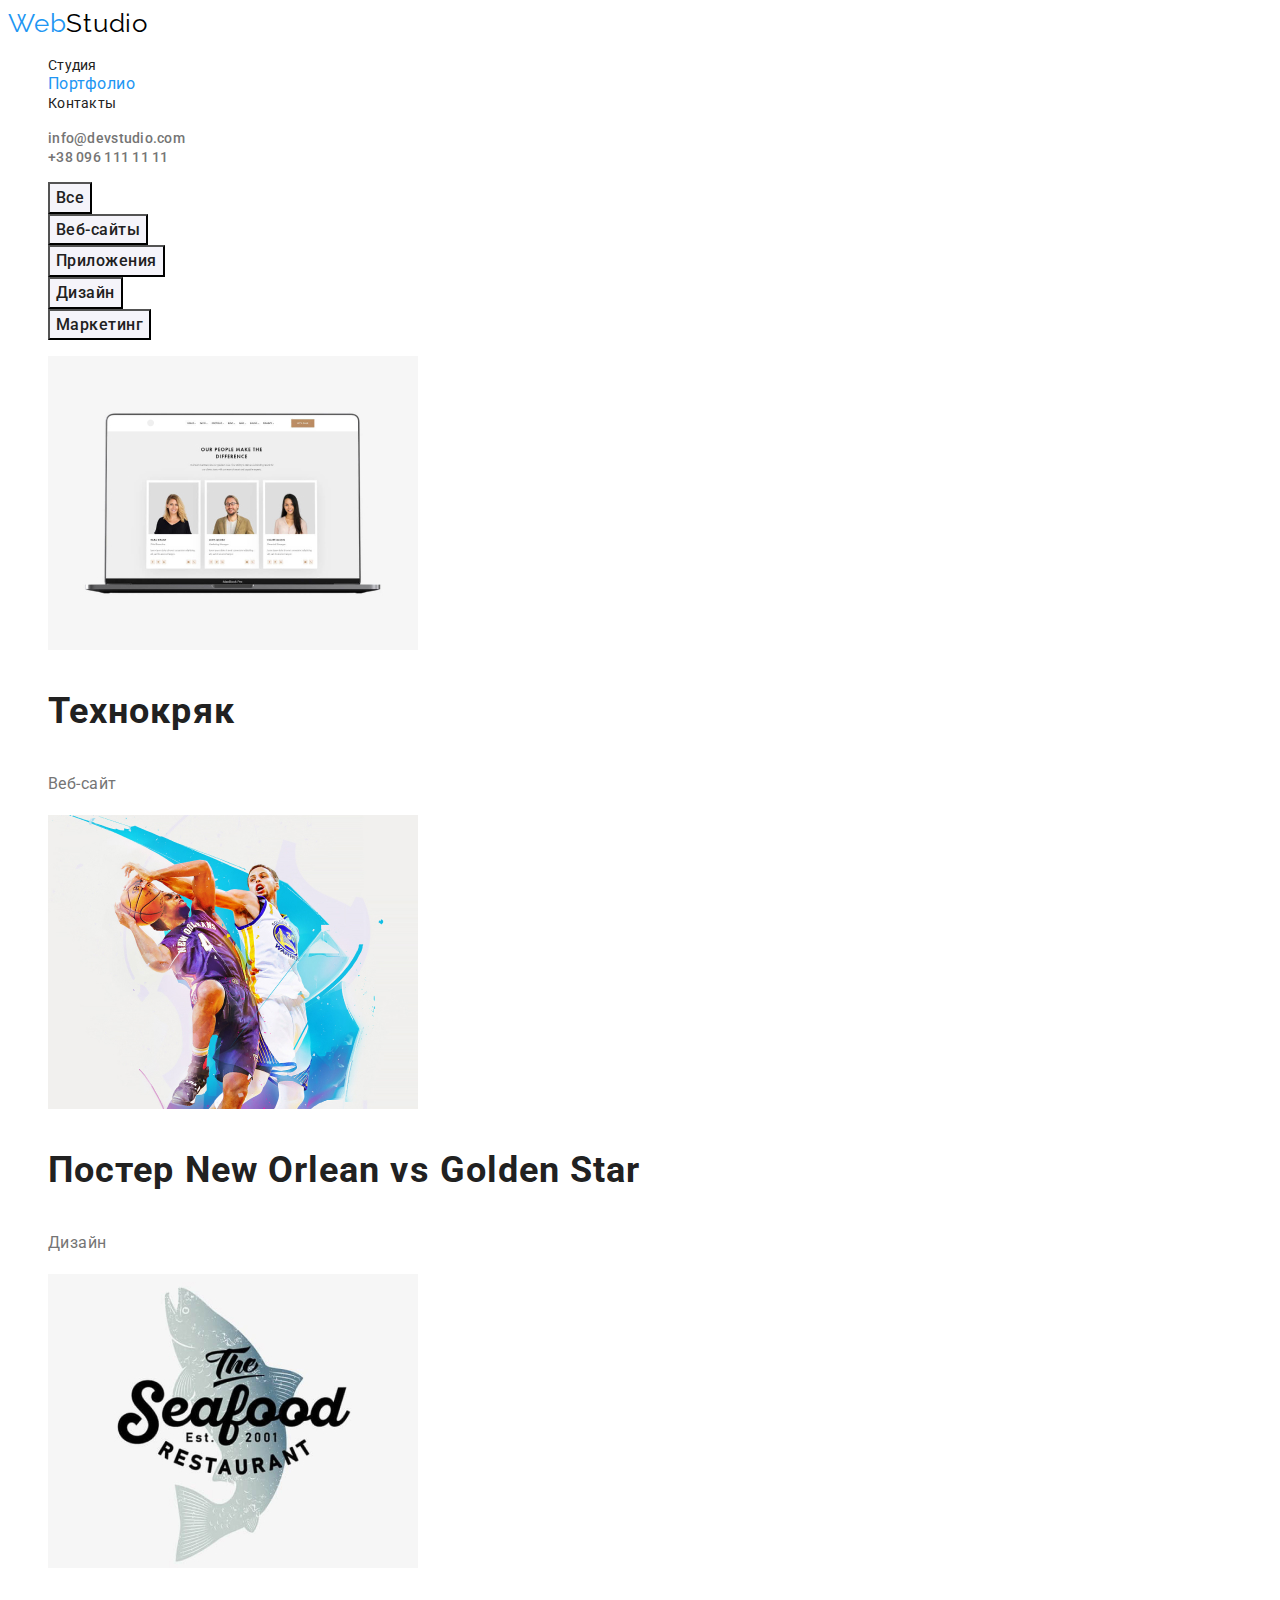
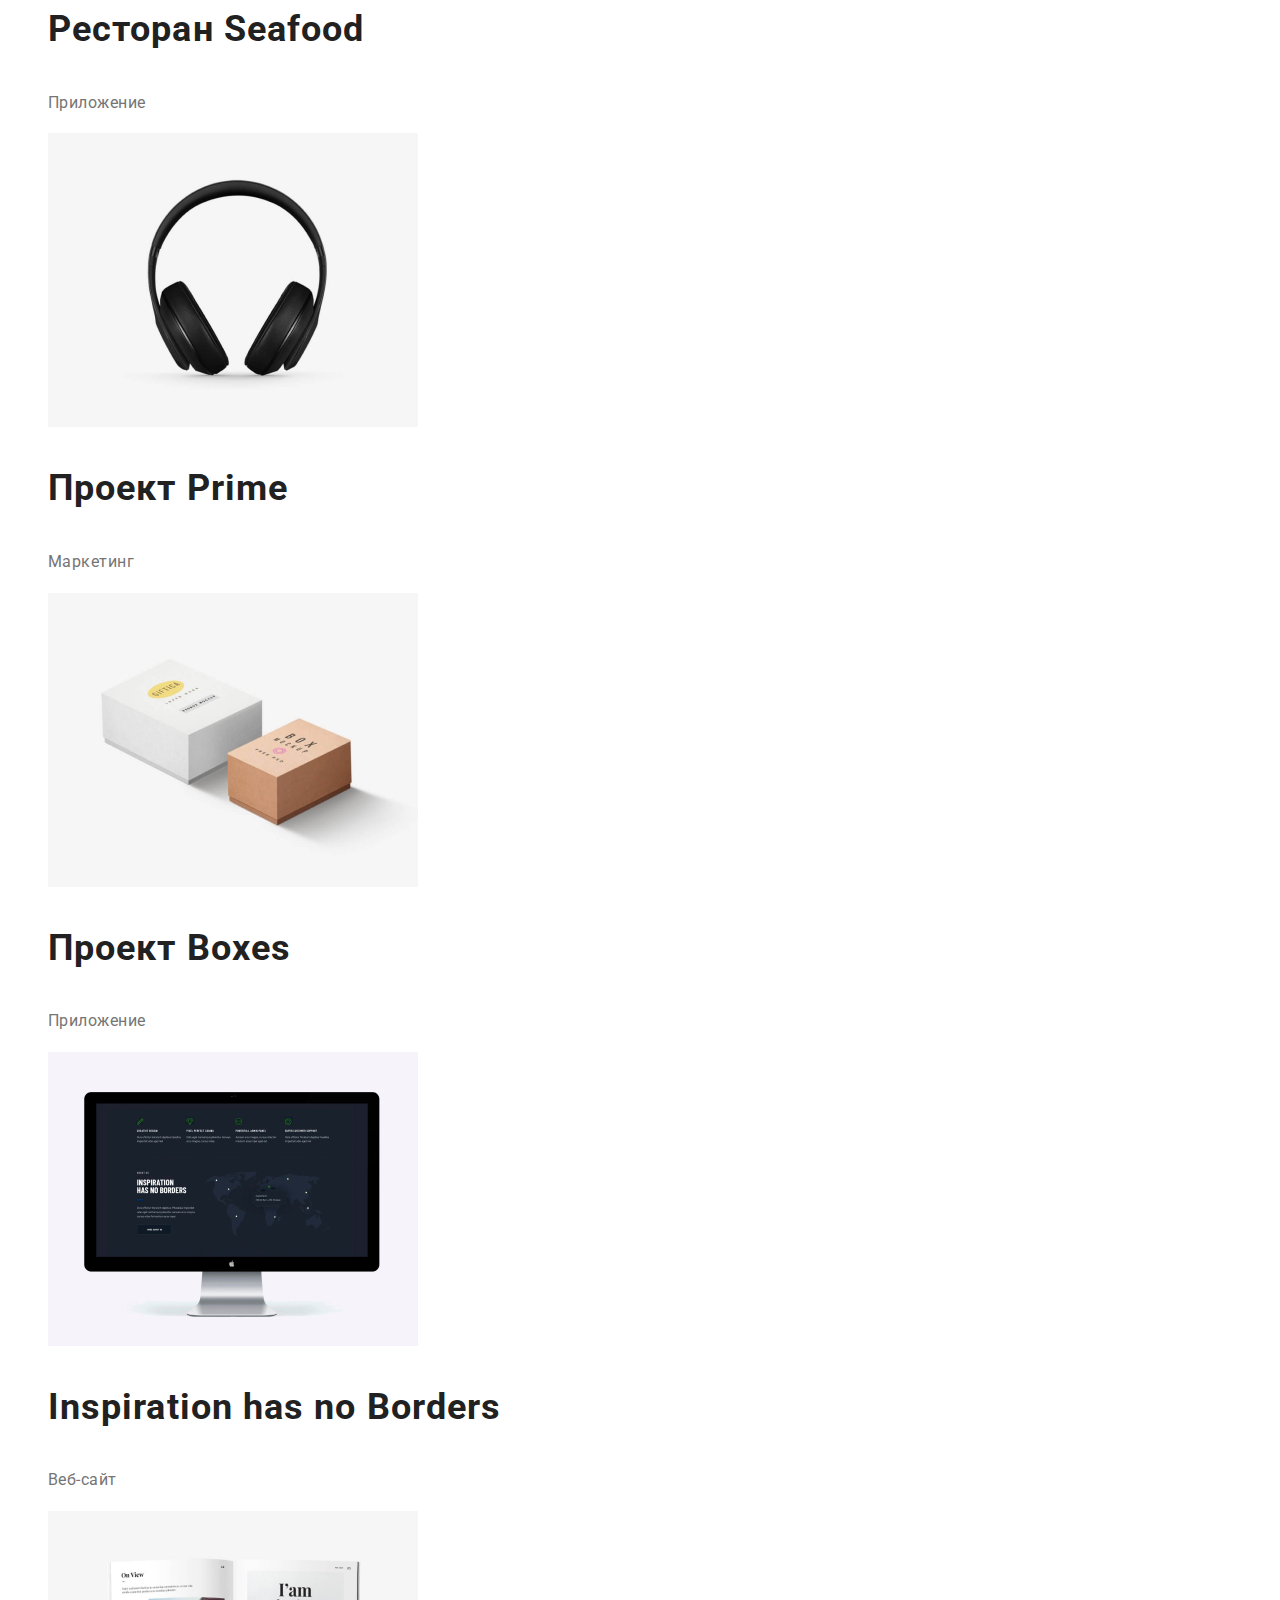
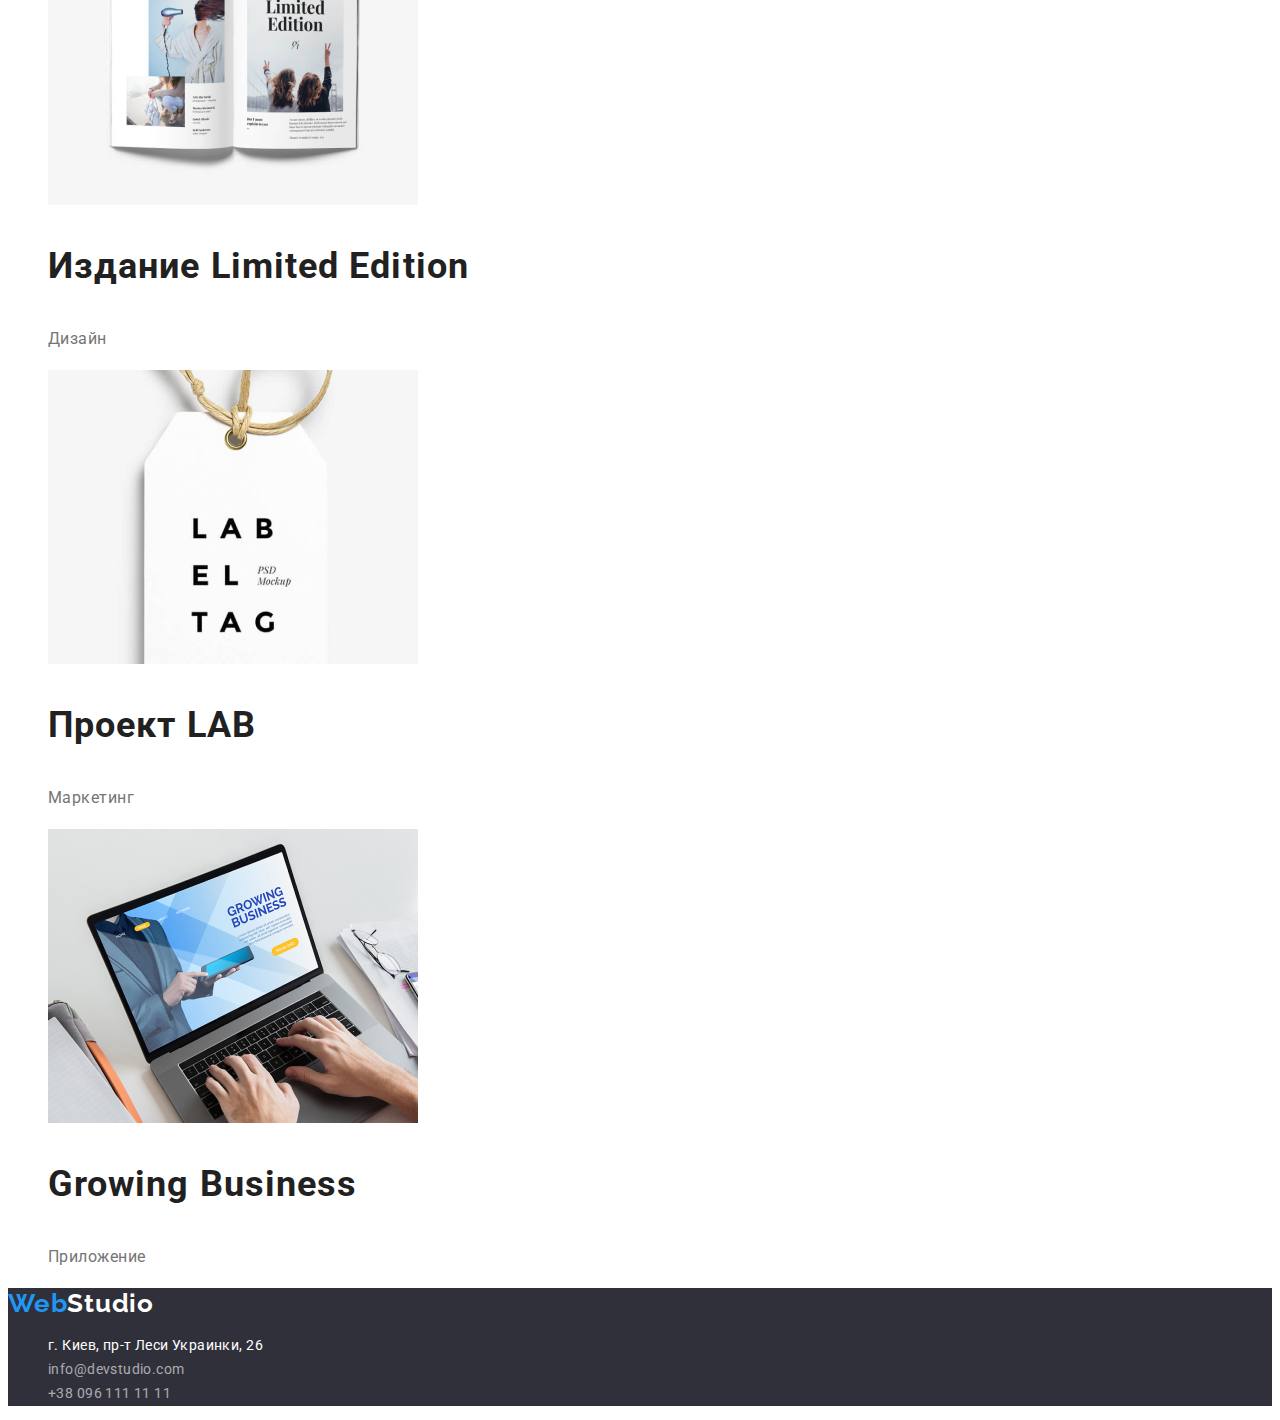
==== portfolio.html @ 51764824 "копирует все файлы из дз2" ====
<!DOCTYPE html>
<html lang="ru">
 <head>
    <meta charset="UTF-8" />
    <meta name="viewport" content="width=device-width, initial-scale=1.0" />
    <title>Document</title>
    <link rel="stylesheet" href="https://cdnjs.cloudflare.com/ajax/libs/modern-normalize/1.0.0/modern-normalize.min.css" 
    integrity="sha512-ISS7cAi1PEhQ8jnbJpJZMd29NlhNj4AWYyLOSp2CE/CsHxTCu+r+t0D2yoJudVrd0/8fTVPUVDzY5Tvli75u/g==" crossorigin="anonymous" />
    <meta charset="UTF-8" />
    <link rel="preconnect" href="https://fonts.gstatic.com">
    <link href="https://fonts.googleapis.com/css2?family=Raleway:wght@700&family=Roboto:wght@400;500;700;900&display=swap" 
    rel="stylesheet">
    <link rel="stylesheet" href="./css/styles.css">
    
    
  </head>
  <body class="page">
    <!--Header-->
    <header class="page-header">
      <nav>
        <a href="./index.html" class="logo" lang="en">
          <span class="logo-accent">Web</span>Studio
        </a>

        <ul class="site-nav">
          <li><a href="./index.html" class="link">Студия</a></li>
          <li><a href="./portfolio.html" class="link-current">Портфолио</a></li>
          <li><a href="#" class="link">Контакты</a></li>
        </ul>
      </nav>

      
        <ul class="contacts">
          <li>
            <a href="mailto:info@devstudio.com" class="link"
              >info@devstudio.com</a
            >
          </li>
          <li>
            <a href="tel:+380961111111" class="link">+38 096 111 11 11</a>
          </li>
        </ul>
    </header>
    <main>
      <!--Portfolio-->
      <section class="section">
        <h1 hidden>our works</h1>
        <ul>
          <li>
            <button type="button" class="portfolio-button">Все</button>
          </li>
          <li>
            <button type="button" class="portfolio-button">Веб-сайты</button>
          </li>
          <li>
            <button type="button" class="portfolio-button">Приложения</button>
          </li>
          <li>
            <button type="button" class="portfolio-button">Дизайн</button>
          </li>
          <li>
            <button type="button" class="portfolio-button">Маркетинг</button>
          </li>
        </ul>
        <h2 hidden>photos of works</h1>
        <ul>
          <li>
            <a href="#"
              ><img src="./images/portfolio.jpg/img-1.jpg" alt="" width="370" />
              <h3 class="section-title">Технокряк</h3>
              <p class="text">Веб-сайт</p>
            </a>
          </li>
          <li>
            <a href="#"
              ><img src="./images/portfolio.jpg/img-2.jpg" alt="" width="370" />
              <h3 class="section-title">Постер New Orlean vs Golden Star</h3>
              <p class="text">Дизайн</p>
            </a>
          </li>
          <li>
            <a href="#"
              ><img src="./images/portfolio.jpg/img-3.jpg" alt="" width="370" />
              <h3 class="section-title">Ресторан Seafood</h3>
              <p class="text">Приложение</p>
            </a>
          </li>
          <li>
            <a href="#"
              ><img src="./images/portfolio.jpg/img-4.jpg" alt="" width="370" />
              <h3 class="section-title">Проект Prime</h3>
              <p class="text">Маркетинг</p>
            </a>
          </li>
          <li>
            <a href="#"
              ><img src="./images/portfolio.jpg/img-5.jpg" alt="" width="370" />
              <h3 class="section-title">Проект Boxes</h3>
              <p class="text">Приложение</p>
            </a>
          </li>
          <li>
            <a href="#"
              ><img src="./images/portfolio.jpg/img-6.jpg" alt="" width="370" />
              <h3 class="section-title">Inspiration has no Borders</h3>
              <p class="text">Веб-сайт</p>
            </a>
          </li>
          <li>
            <a href="#"
              ><img src="./images/portfolio.jpg/img-7.jpg" alt="" width="370" />
              <h3 class="section-title">Издание Limited Edition</h3>
              <p class="text">Дизайн</p>
            </a>
          </li>
          <li>
            <a href="#"
              ><img src="./images/portfolio.jpg/img-8.jpg" alt="" width="370" />
              <h3 class="section-title">Проект LAB</h3>
              <p class="text">Маркетинг</p>
            </a>
          </li>
          <li>
            <a href="#"
              ><img src="./images/portfolio.jpg/img-9.jpg" alt="" width="370" />
              <h3 class="section-title">Growing Business</h3>
              <p class="text">Приложение</p>
            </a>
          </li>
        </ul>
      </section>
    </main>

    <!--Footer-->
    <footer class="footer-page">
      <a href="/" class="footer-logo" lang="en">
        <span class="logo-accent">Web</span>Studio
      </a>
      <address class="footer-adress">
        <ul>
          <li>
            <a href="#" class="footer-map"
              >г. Киев, пр-т Леси Украинки, 26</a
            >
          </li>
          <li>
            <a href="mailto:info@devstudio.com" class="footer-link"
              >info@devstudio.com</a
            >
          </li>
          <li>
            <a href="tel:+380961111111" class="footer-link"
              >+38 096 111 11 11</a
            >
          </li>
        </ul>
      </address>
    </footer>
  </body>
</html>
---- css/styles.css ----
/*indexhtml стили */
:root {
  --primary-text-color: #757575;
  --title-text-color: #212121;
  --accent-color: #2196f3;
  --primary-dark-color: #000000;
  --primary-lite-color: #ffffff;
  --primary-adress-color: rgba(255, 255, 255, 0.6);
  --background-team-color: #f5f4fa;
  --background-hero-color: #2f303a;
}
/*
color studiobackground: #000000;

color text: #212121;
tel: #757575;
#F5F4FA; - background наша команда
footer tel email color: rgba(255, 255, 255, 0.6);

*/

body {
  background-color: var(--primary-lite-color);
  color: var(--primary-text-color);

  font-family: Roboto, sans-serif;
  letter-spacing: 0.03em;
}

ul {
  list-style: none;
}

a {
  text-decoration: none;
}
/*Text*/
.text {
  font-family: Roboto, sans-serif;
  font-weight: 400;
  font-size: 16px;
  line-height: 1.87;
  letter-spacing: 0.03em;
  color: var(--primary-text-color);
}

.page-header {
  background-color: var(--primary-lite-color);
}
/*Logo*/
.logo {
  color: var(--primary-dark-color);
  font-family: Raleway, sans-serif;
  font-size: 26px;
  line-height: 1.2;
  letter-spacing: 0.03em;

  /* identical to box height */
}
.logo:hover {
  color: var(--primary-dark-color);
}

.logo-accent {
  color: var(--accent-color);
}

/*Adress*/
.contacts .link {
  color: var(--primary-text-color);

  font-weight: 500;
  font-size: 14px;
  line-height: 1.14;
  letter-spacing: 0.02em;
}
.link:hover,
.link:focus {
  color: var(--accent-color);
}
/*Site nav*/

.site-nav .link {
  color: var(--title-text-color);
  font-size: 14px;
  line-height: 1.14;
  letter-spacing: 0.02em;
}
.link-current,
.site-nav .link:hover,
.site-nav .link:focus {
  color: var(--accent-color);
}
.site-nav-list .link-current,
.logo-accent {
  color: var(--accent-color);
}
/*hero*/

.hero {
  background-color: var(--background-hero-color);
}
.hero-title {
  color: var(--primary-lite-color);
  background-color: var(--background-hero-color);

  font-weight: 900;
  font-size: 44px;
  line-height: 1.36;
  text-align: center;
  letter-spacing: 0.06em;
  text-transform: uppercase;
}

.hero-button {
  color: var(--primary-lite-color);
  background-color: var(--accent-color);

  font-family: inherit;
  font-weight: 700;
  font-size: 16px;
  line-height: 1.9;
  letter-spacing: 0.06em;

  display: flex;
  align-items: center;
  text-align: center;
}

/*section*/
.section-title {
  color: var(--title-text-color);

  font-weight: 700;
  font-size: 36px;
  line-height: 1.2;
  letter-spacing: 0.03em;
}

/*advanteges*/
.section .title {
  color: var(--title-text-color);
}

/*Team*/

.team-section {
  background-color: var(--background-team-color);
}

.name {
  color: var(--title-text-color);

  font-weight: 500;
  font-size: 16px;
  line-height: 1.2;
  letter-spacing: 0.03em;
}

/*Footer*/
.footer-page {
  background-color: var(--background-hero-color);
  letter-spacing: 0.03em;
  font-size: 14px;
  line-height: 1.71;
}

.footer-logo {
  color: var(--primary-lite-color);

  font-family: Raleway;
  font-style: normal;
  font-weight: 700;
  font-size: 26px;
  line-height: 1.2;
  letter-spacing: 0.03em;
}

.footer-logo:hover {
  color: var(--primary-lite-color);
}

.logo-accent {
  color: var(--accent-color);
}

.footer-adress .footer-map {
  color: var(--primary-lite-color);
  font-style: normal;
}
.footer-link {
  color: var(--primary-adress-color);
  font-style: normal;
}
/*portfolio стили */

.portfolio-button {
  color: var(--title-text-color);
  background-color: var(--background-team-color);

  font-family: inherit;
  font-weight: 500;
  font-size: 16px;
  line-height: 1.6;
  letter-spacing: 0.03em;

  text-align: center;
}

.portfolio-button:hover,
.portfolio-button:focus {
  color: var(--primary-lite-color);
  background-color: var(--accent-color);
}

/*.logo-accent */
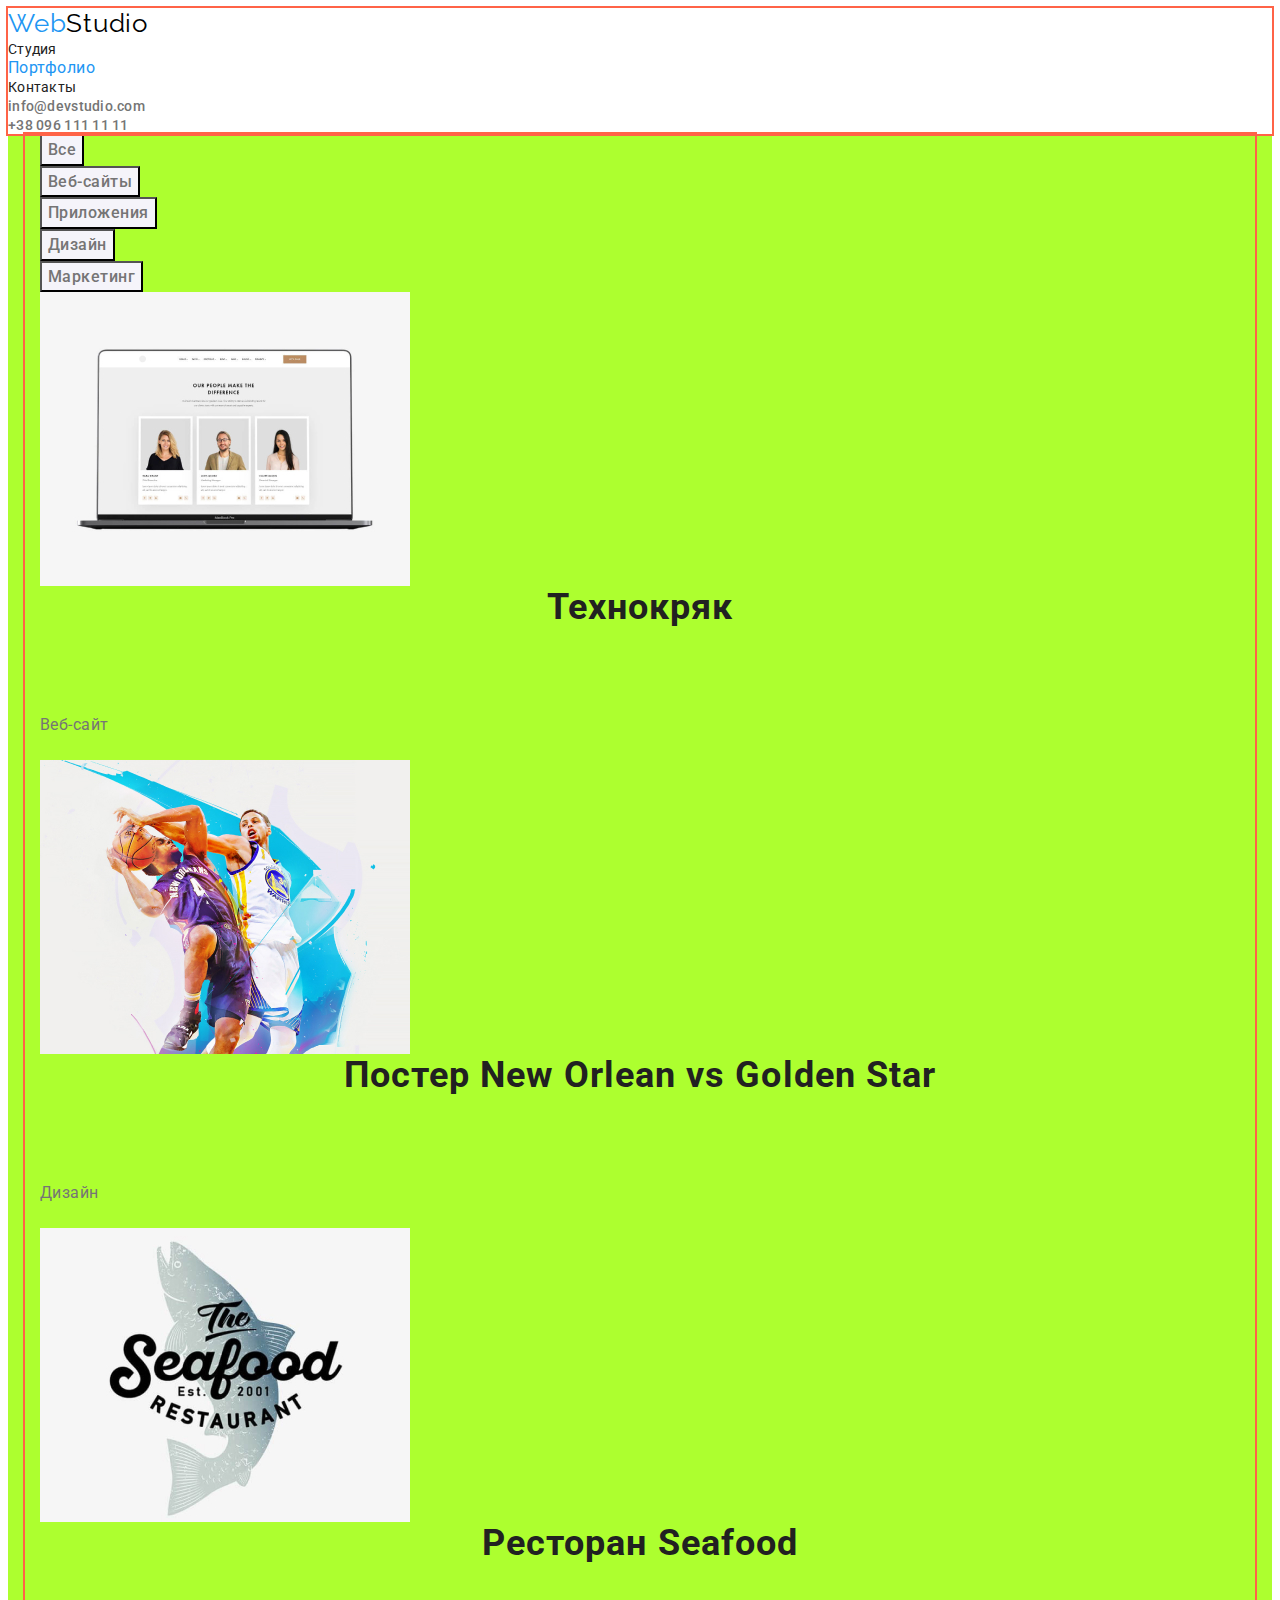
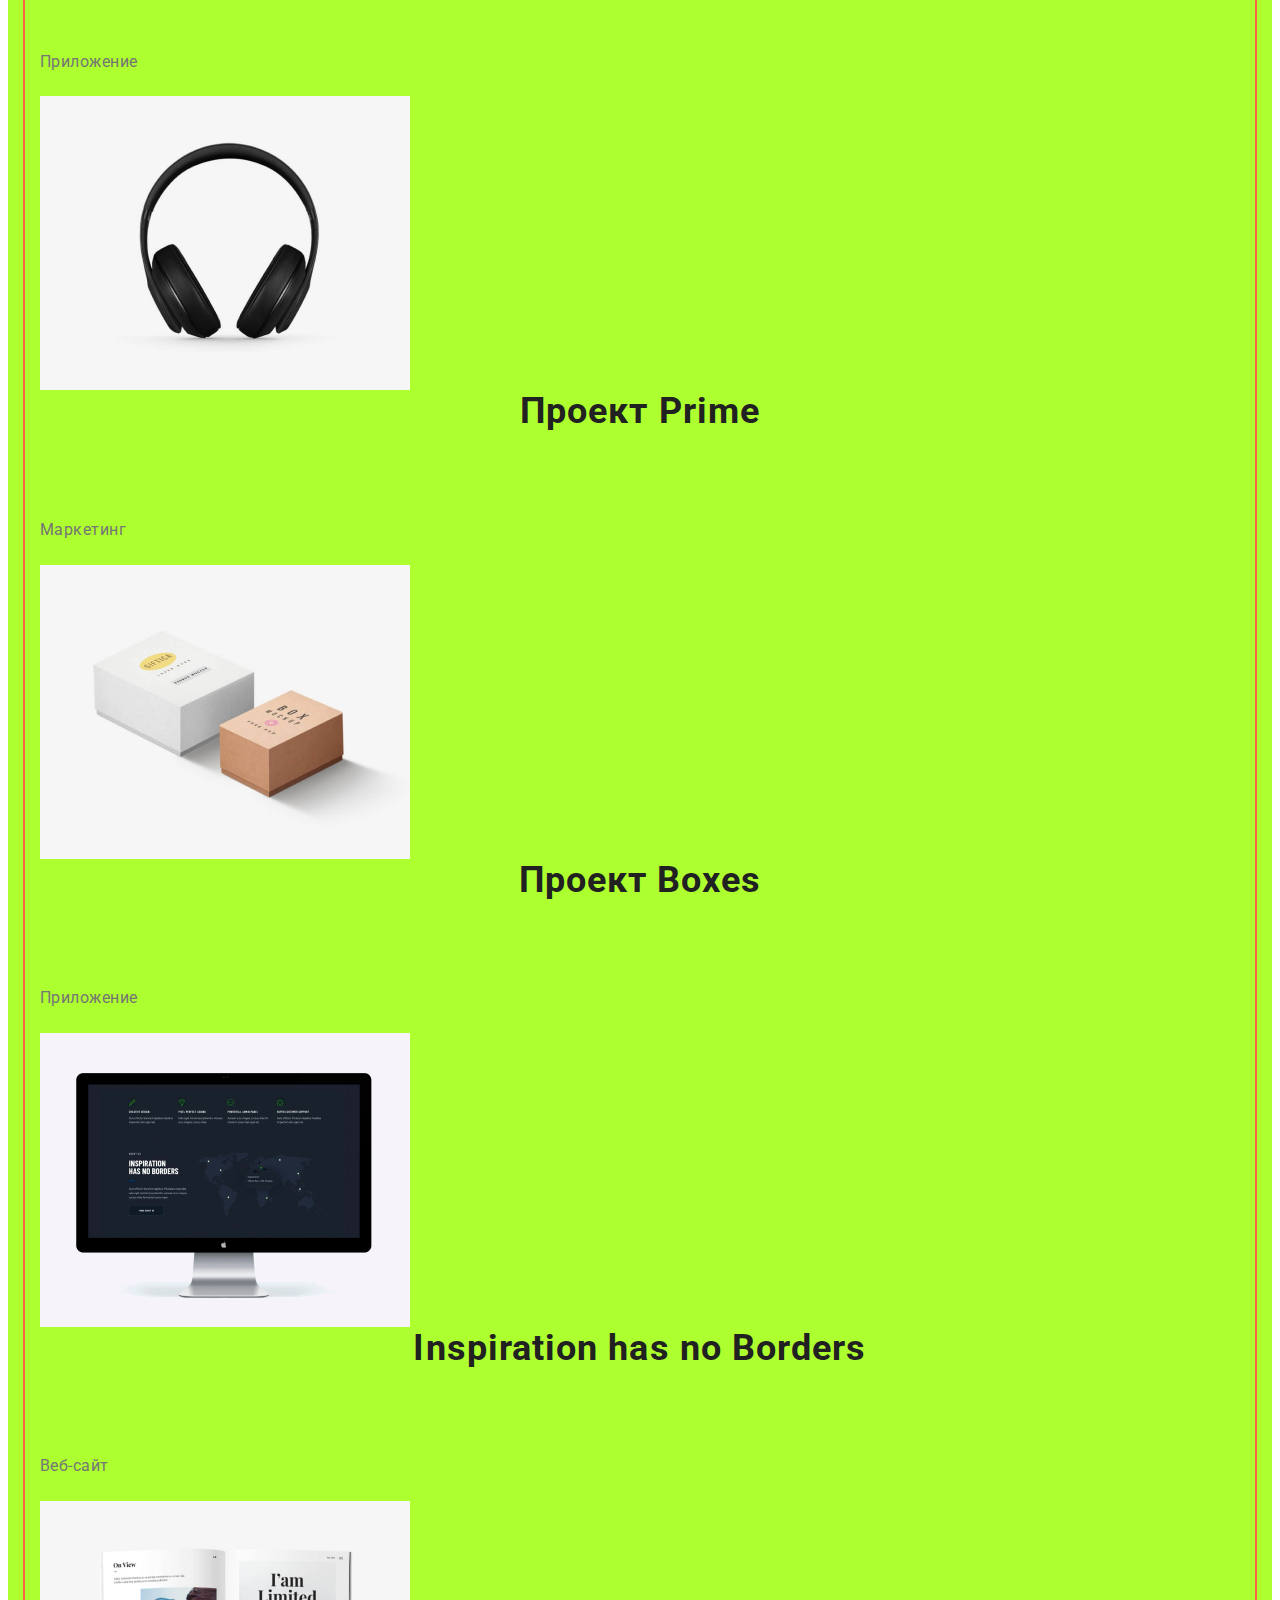
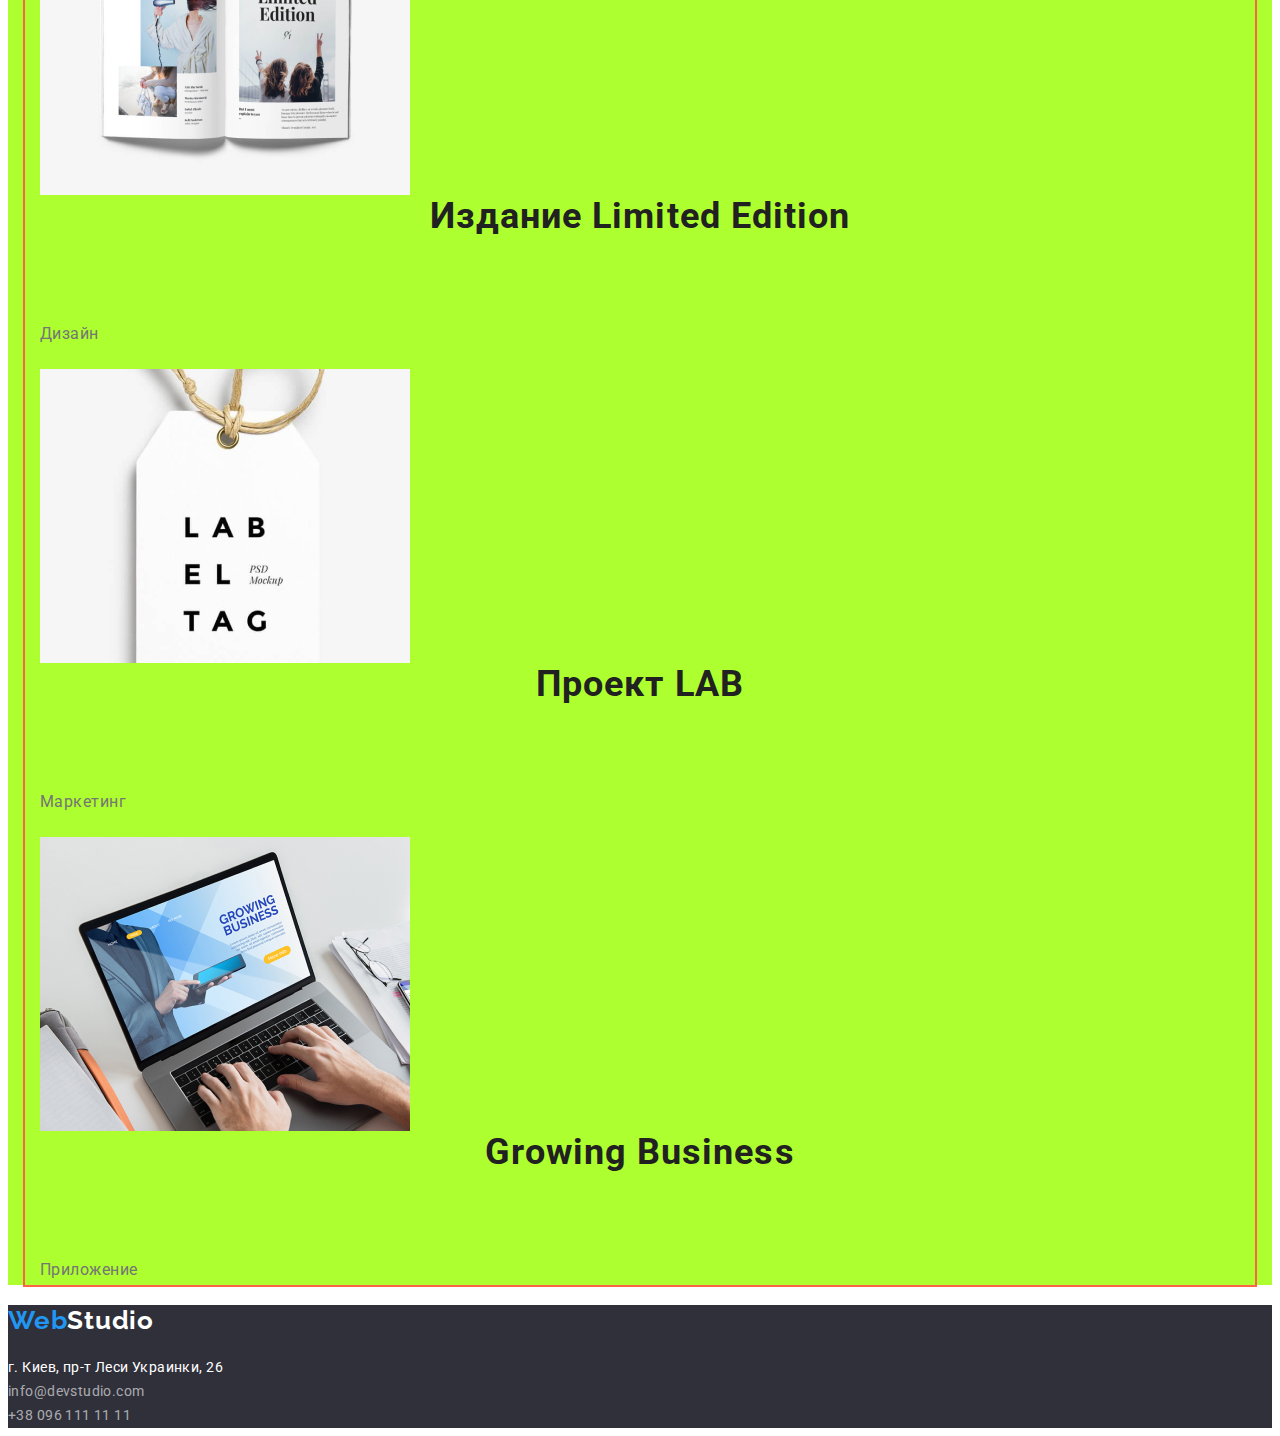
==== commit e51f6acb: "создает флекс боксы" ====
--- a/portfolio.html
+++ b/portfolio.html
@@ -44,6 +44,7 @@
     <main>
       <!--Portfolio-->
       <section class="section">
+        <div class="container">
         <h1 hidden>our works</h1>
         <ul>
           <li>
@@ -66,68 +67,69 @@
         <ul>
           <li>
             <a href="#"
-              ><img src="./images/portfolio.jpg/img-1.jpg" alt="" width="370" />
+              ><img class="images" src="./images/portfolio.jpg/img-1.jpg" alt="" width="370" />
               <h3 class="section-title">Технокряк</h3>
               <p class="text">Веб-сайт</p>
             </a>
           </li>
           <li>
             <a href="#"
-              ><img src="./images/portfolio.jpg/img-2.jpg" alt="" width="370" />
+              ><img class="images" src="./images/portfolio.jpg/img-2.jpg" alt="" width="370" />
               <h3 class="section-title">Постер New Orlean vs Golden Star</h3>
               <p class="text">Дизайн</p>
             </a>
           </li>
           <li>
             <a href="#"
-              ><img src="./images/portfolio.jpg/img-3.jpg" alt="" width="370" />
+              ><img class="images" src="./images/portfolio.jpg/img-3.jpg" alt="" width="370" />
               <h3 class="section-title">Ресторан Seafood</h3>
               <p class="text">Приложение</p>
             </a>
           </li>
           <li>
             <a href="#"
-              ><img src="./images/portfolio.jpg/img-4.jpg" alt="" width="370" />
+              ><img class="images" src="./images/portfolio.jpg/img-4.jpg" alt="" width="370" />
               <h3 class="section-title">Проект Prime</h3>
               <p class="text">Маркетинг</p>
             </a>
           </li>
           <li>
             <a href="#"
-              ><img src="./images/portfolio.jpg/img-5.jpg" alt="" width="370" />
+              ><img class="images" src="./images/portfolio.jpg/img-5.jpg" alt="" width="370" />
               <h3 class="section-title">Проект Boxes</h3>
               <p class="text">Приложение</p>
             </a>
           </li>
           <li>
             <a href="#"
-              ><img src="./images/portfolio.jpg/img-6.jpg" alt="" width="370" />
+              ><img class="images" src="./images/portfolio.jpg/img-6.jpg" alt="" width="370" />
               <h3 class="section-title">Inspiration has no Borders</h3>
               <p class="text">Веб-сайт</p>
             </a>
           </li>
           <li>
             <a href="#"
-              ><img src="./images/portfolio.jpg/img-7.jpg" alt="" width="370" />
+              ><img class="images" src="./images/portfolio.jpg/img-7.jpg" alt="" width="370" />
               <h3 class="section-title">Издание Limited Edition</h3>
               <p class="text">Дизайн</p>
             </a>
           </li>
           <li>
             <a href="#"
-              ><img src="./images/portfolio.jpg/img-8.jpg" alt="" width="370" />
+              ><img class="images" src="./images/portfolio.jpg/img-8.jpg" alt="" width="370" />
               <h3 class="section-title">Проект LAB</h3>
               <p class="text">Маркетинг</p>
             </a>
           </li>
           <li>
             <a href="#"
-              ><img src="./images/portfolio.jpg/img-9.jpg" alt="" width="370" />
+              ><img class="images" src="./images/portfolio.jpg/img-9.jpg" alt="" width="370" />
               <h3 class="section-title">Growing Business</h3>
               <p class="text">Приложение</p>
             </a>
           </li>
         </ul>
+        </div>
       </section>
     </main>
 
--- a/css/styles.css
+++ b/css/styles.css
@@ -1,4 +1,15 @@
 /*indexhtml стили */
+
+html {
+  box-sizing: border-box;
+}
+
+*,
+*::before,
+*::after {
+  box-sizing: inherit;
+}
+
 :root {
   --primary-text-color: #757575;
   --title-text-color: #212121;
@@ -27,12 +38,48 @@
   letter-spacing: 0.03em;
 }
 
-ul {
+ul,
+ol {
   list-style: none;
+
+  padding: 0;
+  margin: 0;
+}
+
+h1,
+h2,
+h3,
+h4,
+h5,
+h6,
+p {
+  margin: 0;
 }
 
 a {
   text-decoration: none;
+}
+
+.images {
+  display: block;
+}
+
+/*HEADER*/
+.container {
+  width: 1230px;
+  padding-left: 15px;
+  padding-right: 15px;
+  margin-left: auto;
+  margin-right: auto;
+
+  outline: 2px solid tomato;
+}
+
+.header {
+  display: flex;
+  justify-content: space-between;
+  text-align: ;
+  background-color: turquoise;
 }
 /*Text*/
 .text {
@@ -42,11 +89,16 @@
   line-height: 1.87;
   letter-spacing: 0.03em;
   color: var(--primary-text-color);
+
+  margin-top: 0;
+  margin-bottom: 20px;
 }
 
 .page-header {
   background-color: var(--primary-lite-color);
-}
+  outline: 2px solid tomato;
+}
+
 /*Logo*/
 .logo {
   color: var(--primary-dark-color);
@@ -98,7 +150,13 @@
 /*hero*/
 
 .hero {
+  padding-top: 0;
+  padding-bottom: 0;
+  margin-top: 0;
+  margin-bottom: 0;
+
   background-color: var(--background-hero-color);
+  text-align: center;
 }
 .hero-title {
   color: var(--primary-lite-color);
@@ -107,9 +165,14 @@
   font-weight: 900;
   font-size: 44px;
   line-height: 1.36;
-  text-align: center;
   letter-spacing: 0.06em;
   text-transform: uppercase;
+
+  margin-top: 0;
+  margin-left: 452px;
+  margin-right: 452px;
+  margin-bottom: 30px;
+  padding-top: 200px;
 }
 
 .hero-button {
@@ -122,12 +185,33 @@
   line-height: 1.9;
   letter-spacing: 0.06em;
 
-  display: flex;
-  align-items: center;
-  text-align: center;
-}
-
-/*section*/
+  border: 1 px solid transparent;
+  border-radius: 4px;
+  padding: 10px 32px;
+  min-width: 200px;
+
+  filter: drop-shadow(0px 4px 4px rgba(0, 0, 0, 0.25));
+  margin-bottom: 200px;
+}
+
+/* CAPABILITIES section*/
+.section {
+  padding-top: ;
+  padding-bottom: ;
+  margin-top: 0;
+  margin-bottom: 0;
+  background-color: greenyellow;
+}
+
+.section.no-padding {
+  padding-top: 0;
+  padding-bottom: 0;
+}
+.capabilities-flex {
+  display: flex;
+  justify-content: space-between;
+}
+
 .section-title {
   color: var(--title-text-color);
 
@@ -135,17 +219,77 @@
   font-size: 36px;
   line-height: 1.2;
   letter-spacing: 0.03em;
+
+  padding-bottom: 81px;
+  margin-top: 0;
+  text-align: center;
+}
+.capabilities-flex-item {
+  padding-bottom: 94px;
 }
 
 /*advanteges*/
+.advantages-section {
+  padding-top: 94px;
+  padding-bottom: 94px;
+
+  background-color: red;
+}
+.section-title {
+  padding-top: ;
+  padding-bottom: ;
+}
 .section .title {
   color: var(--title-text-color);
+  margin-top: 0;
+  margin-bottom: 10px;
+}
+.title-description {
+  margin-top: 0;
+  margin-bottom: 0;
+}
+.section-title-list {
+  display: flex;
+  justify-content: space-between;
+  flex-wrap: nowrap;
+  width: 1170px;
+  height: 101px;
+}
+.section-title-li {
+  width: 270px;
+  height: 75px;
+  /*top: 804px;
+  left: 230px;*/
 }
 
 /*Team*/
 
 .team-section {
   background-color: var(--background-team-color);
+  margin-top: 0;
+  margin-bottom: 0;
+  padding-top: 63px;
+  padding-bottom: 94px;
+  padding-left: 215px;
+  padding-right: 215px;
+  background-color: green;
+}
+.team-section p {
+  margin-top: 0;
+  margin-bottom: 0;
+}
+
+.employment-team {
+}
+
+.team-flex {
+  display: flex;
+  justify-content: space-between;
+}
+
+.team-flex-item {
+  padding-bottom: 30px;
+  text-align: center;
 }
 
 .name {
@@ -155,14 +299,30 @@
   font-size: 16px;
   line-height: 1.2;
   letter-spacing: 0.03em;
+
+  margin-top: 30px;
+  margin-bottom: 10px;
+  text-align: center;
 }
 
 /*Footer*/
 .footer-page {
+  padding-top: ;
+  padding-bottom: ;
+  padding-left: ;
+  padding-right: ;
+
   background-color: var(--background-hero-color);
   letter-spacing: 0.03em;
   font-size: 14px;
   line-height: 1.71;
+}
+
+.footer-page > .container {
+  display: flex;
+  align-items: baseline;
+  padding-top: 60px;
+  padding-bottom: 60px;
 }
 
 .footer-logo {
@@ -174,14 +334,23 @@
   font-size: 26px;
   line-height: 1.2;
   letter-spacing: 0.03em;
+
+  display: block;
+  margin-bottom: 20px;
 }
 
 .footer-logo:hover {
+  display: block;
+  margin-bottom: 20px;
   color: var(--primary-lite-color);
 }
 
 .logo-accent {
   color: var(--accent-color);
+}
+.footer-adress {
+  display: flex;
+  flex-direction: column;
 }
 
 .footer-adress .footer-map {
@@ -195,7 +364,7 @@
 /*portfolio стили */
 
 .portfolio-button {
-  color: var(--title-text-color);
+  color: var(--titl-text-color);
   background-color: var(--background-team-color);
 
   font-family: inherit;
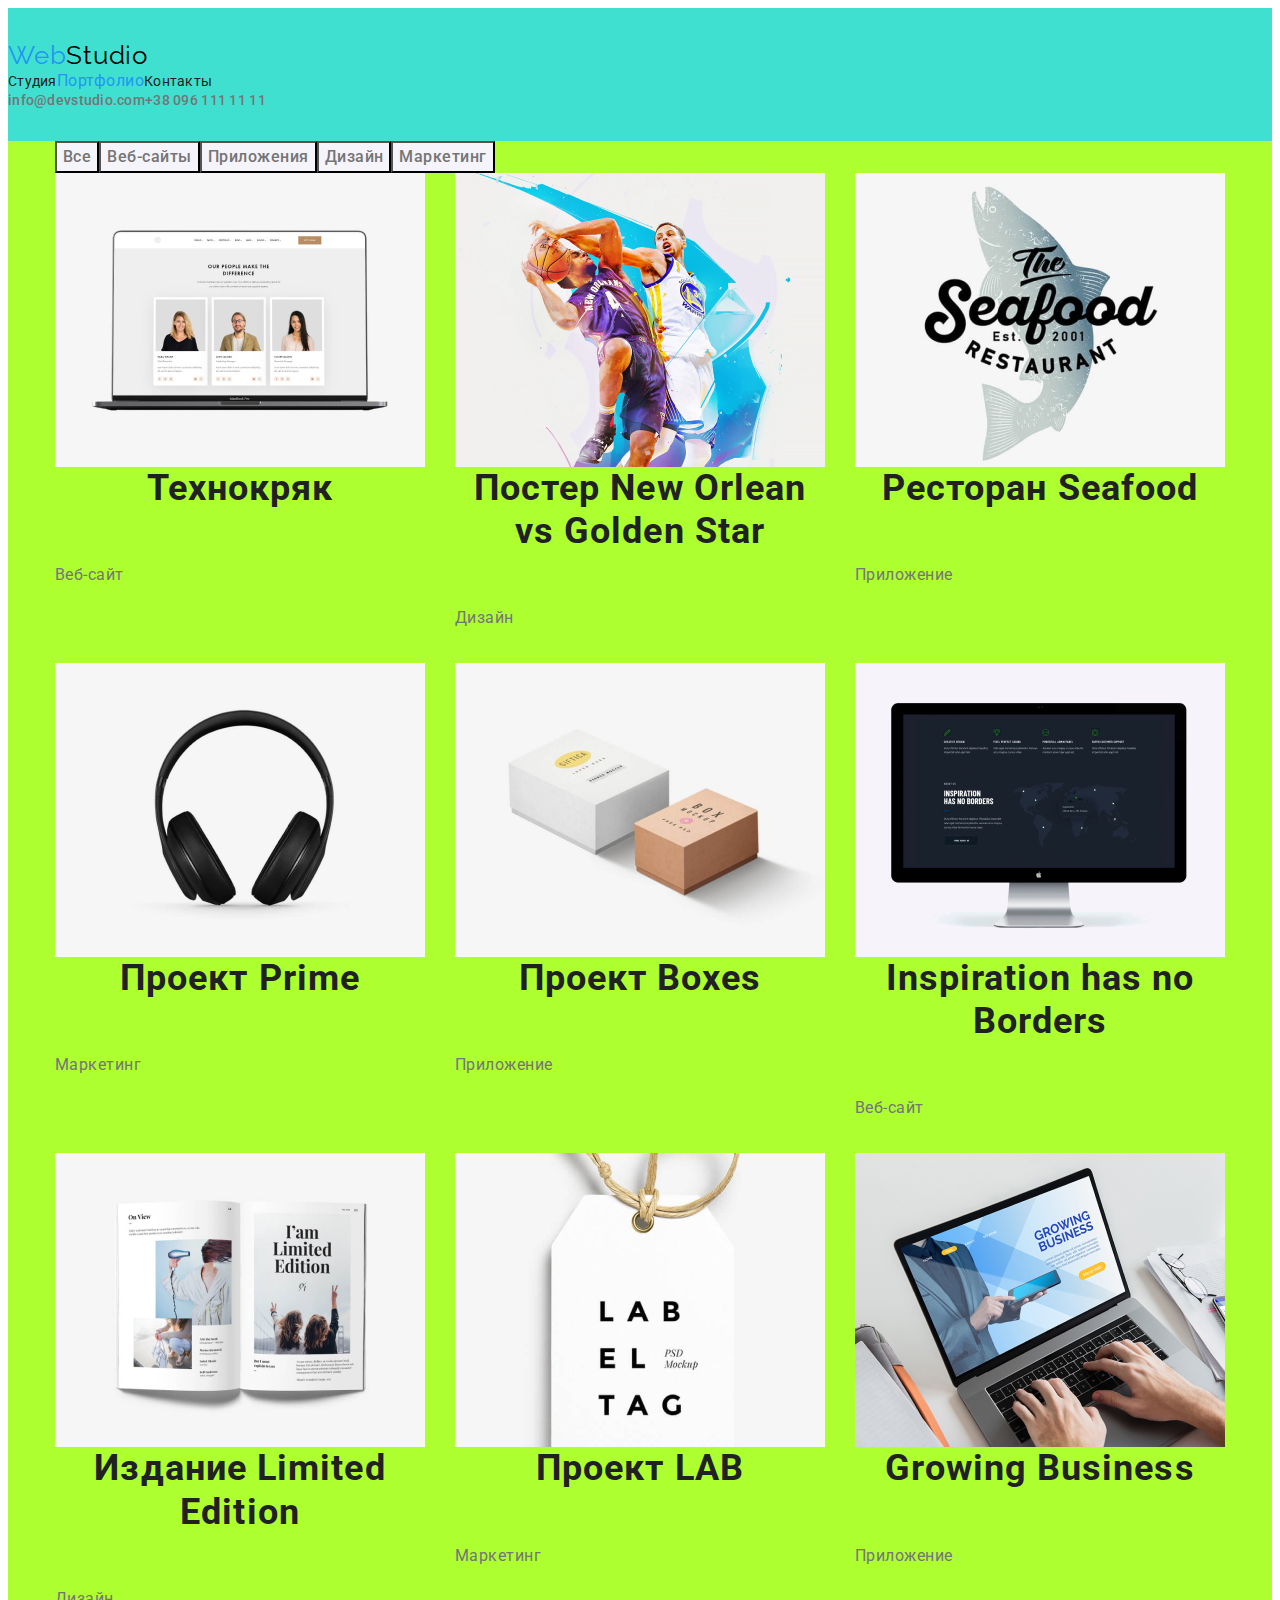
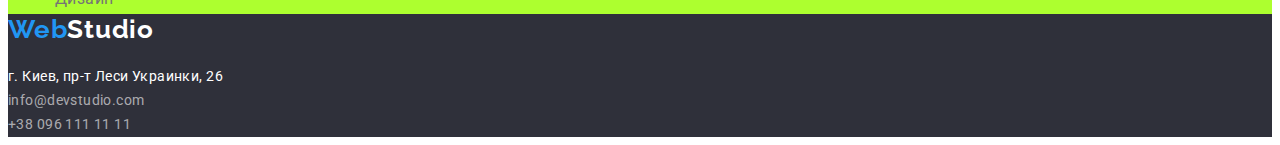
==== commit affc056d: "блоки" ====
--- a/portfolio.html
+++ b/portfolio.html
@@ -29,8 +29,7 @@
         </ul>
       </nav>
 
-      
-        <ul class="contacts">
+          <ul class="contacts">
           <li>
             <a href="mailto:info@devstudio.com" class="link"
               >info@devstudio.com</a
@@ -46,7 +45,7 @@
       <section class="section">
         <div class="container">
         <h1 hidden>our works</h1>
-        <ul>
+        <ul class="button-flex">
           <li>
             <button type="button" class="portfolio-button">Все</button>
           </li>
@@ -64,64 +63,64 @@
           </li>
         </ul>
         <h2 hidden>photos of works</h1>
-        <ul>
-          <li>
+        <ul class="portfolio-img-flex">
+          <li class="flex-element">
             <a href="#"
               ><img class="images" src="./images/portfolio.jpg/img-1.jpg" alt="" width="370" />
               <h3 class="section-title">Технокряк</h3>
               <p class="text">Веб-сайт</p>
             </a>
           </li>
-          <li>
+          <li class="flex-element">
             <a href="#"
               ><img class="images" src="./images/portfolio.jpg/img-2.jpg" alt="" width="370" />
               <h3 class="section-title">Постер New Orlean vs Golden Star</h3>
               <p class="text">Дизайн</p>
             </a>
           </li>
-          <li>
+          <li class="flex-element">
             <a href="#"
               ><img class="images" src="./images/portfolio.jpg/img-3.jpg" alt="" width="370" />
               <h3 class="section-title">Ресторан Seafood</h3>
               <p class="text">Приложение</p>
             </a>
           </li>
-          <li>
+          <li class="flex-element">
             <a href="#"
               ><img class="images" src="./images/portfolio.jpg/img-4.jpg" alt="" width="370" />
               <h3 class="section-title">Проект Prime</h3>
               <p class="text">Маркетинг</p>
             </a>
           </li>
-          <li>
+          <li class="flex-element">
             <a href="#"
               ><img class="images" src="./images/portfolio.jpg/img-5.jpg" alt="" width="370" />
               <h3 class="section-title">Проект Boxes</h3>
               <p class="text">Приложение</p>
             </a>
           </li>
-          <li>
+          <li class="flex-element">
             <a href="#"
               ><img class="images" src="./images/portfolio.jpg/img-6.jpg" alt="" width="370" />
               <h3 class="section-title">Inspiration has no Borders</h3>
               <p class="text">Веб-сайт</p>
             </a>
           </li>
-          <li>
+          <li class="flex-element">
             <a href="#"
               ><img class="images" src="./images/portfolio.jpg/img-7.jpg" alt="" width="370" />
               <h3 class="section-title">Издание Limited Edition</h3>
               <p class="text">Дизайн</p>
             </a>
           </li>
-          <li>
+          <li class="flex-element">
             <a href="#"
               ><img class="images" src="./images/portfolio.jpg/img-8.jpg" alt="" width="370" />
               <h3 class="section-title">Проект LAB</h3>
               <p class="text">Маркетинг</p>
             </a>
           </li>
-          <li>
+          <li class="flex-element">
             <a href="#"
               ><img class="images" src="./images/portfolio.jpg/img-9.jpg" alt="" width="370" />
               <h3 class="section-title">Growing Business</h3>
--- a/css/styles.css
+++ b/css/styles.css
@@ -8,7 +8,7 @@
 *::before,
 *::after {
   box-sizing: inherit;
-}
+} 
 
 :root {
   --primary-text-color: #757575;
@@ -20,6 +20,7 @@
   --background-team-color: #f5f4fa;
   --background-hero-color: #2f303a;
 }
+
 /*
 color studiobackground: #000000;
 
@@ -41,7 +42,6 @@
 ul,
 ol {
   list-style: none;
-
   padding: 0;
   margin: 0;
 }
@@ -65,22 +65,20 @@
 }
 
 /*HEADER*/
+
 .container {
-  width: 1230px;
+  width: 1200px;
   padding-left: 15px;
   padding-right: 15px;
   margin-left: auto;
   margin-right: auto;
-
-  outline: 2px solid tomato;
-}
-
-.header {
-  display: flex;
-  justify-content: space-between;
-  text-align: ;
-  background-color: turquoise;
-}
+}
+
+.page-header .container {
+  display: flex;
+  align-items: center;
+}
+
 /*Text*/
 .text {
   font-family: Roboto, sans-serif;
@@ -90,23 +88,27 @@
   letter-spacing: 0.03em;
   color: var(--primary-text-color);
 
-  margin-top: 0;
-  margin-bottom: 20px;
 }
 
 .page-header {
+  padding-top: 32px;
+  padding-bottom: 32px;
+
   background-color: var(--primary-lite-color);
-  outline: 2px solid tomato;
+  background-color: turquoise;
 }
 
 /*Logo*/
 .logo {
+  margin-right: 93px;
+
   color: var(--primary-dark-color);
   font-family: Raleway, sans-serif;
   font-size: 26px;
   line-height: 1.2;
   letter-spacing: 0.03em;
 
+
   /* identical to box height */
 }
 .logo:hover {
@@ -117,7 +119,25 @@
   color: var(--accent-color);
 }
 
+.main-nav {
+  display: flex;
+  align-items: center;
+}
+
 /*Adress*/
+.contacts {
+  display: flex;
+  align-items: center;
+}
+ 
+.contacts-item {
+  display: flex;
+  align-items: center;
+}
+.contacts-item:not(:last-child) {
+  margin-right: 50px;
+}
+
 .contacts .link {
   color: var(--primary-text-color);
 
@@ -130,7 +150,20 @@
 .link:focus {
   color: var(--accent-color);
 }
+/*не применяется*/
+.contacts-item .mail-link {
+margin-left: auto;
+}
+
 /*Site nav*/
+.site-nav {
+  display: flex;
+  align-items: center;
+}
+
+.site-nav-item:not(:last-child) {
+  margin-right: 50px;
+}
 
 .site-nav .link {
   color: var(--title-text-color);
@@ -138,11 +171,13 @@
   line-height: 1.14;
   letter-spacing: 0.02em;
 }
+
 .link-current,
 .site-nav .link:hover,
 .site-nav .link:focus {
   color: var(--accent-color);
 }
+
 .site-nav-list .link-current,
 .logo-accent {
   color: var(--accent-color);
@@ -150,14 +185,16 @@
 /*hero*/
 
 .hero {
-  padding-top: 0;
-  padding-bottom: 0;
-  margin-top: 0;
-  margin-bottom: 0;
+  padding: 200px 450px;
 
   background-color: var(--background-hero-color);
-  text-align: center;
-}
+ 
+}
+
+.hero .container {
+
+}
+
 .hero-title {
   color: var(--primary-lite-color);
   background-color: var(--background-hero-color);
@@ -168,11 +205,12 @@
   letter-spacing: 0.06em;
   text-transform: uppercase;
 
-  margin-top: 0;
-  margin-left: 452px;
-  margin-right: 452px;
   margin-bottom: 30px;
-  padding-top: 200px;
+  margin-right: ;
+  margin-left: ;
+  max-width: 696px;
+  height: 120px;
+
 }
 
 .hero-button {
@@ -185,13 +223,13 @@
   line-height: 1.9;
   letter-spacing: 0.06em;
 
-  border: 1 px solid transparent;
+  border: none;
   border-radius: 4px;
-  padding: 10px 32px;
+  padding: 10px 30px;
   min-width: 200px;
 
-  filter: drop-shadow(0px 4px 4px rgba(0, 0, 0, 0.25));
-  margin-bottom: 200px;
+  drop-shadow: (0px 4px 4px rgba(0, 0, 0, 0.25));
+  
 }
 
 /* CAPABILITIES section*/
@@ -203,10 +241,6 @@
   background-color: greenyellow;
 }
 
-.section.no-padding {
-  padding-top: 0;
-  padding-bottom: 0;
-}
 .capabilities-flex {
   display: flex;
   justify-content: space-between;
@@ -220,12 +254,16 @@
   line-height: 1.2;
   letter-spacing: 0.03em;
 
-  padding-bottom: 81px;
-  margin-top: 0;
+  margin-bottom: 50px;
   text-align: center;
 }
 .capabilities-flex-item {
   padding-bottom: 94px;
+  width: 370px;
+}
+
+.capabilities-flex-item:not(:last-child){
+  margin-right: 30px;
 }
 
 /*advanteges*/
@@ -233,65 +271,74 @@
   padding-top: 94px;
   padding-bottom: 94px;
 
-  background-color: red;
+  background-color:palegoldenrod;
+}
+
+
 }
 .section-title {
-  padding-top: ;
-  padding-bottom: ;
+  display: ;
+ 
+}
+.title {
+   margin-bottom: 10px;
 }
 .section .title {
   color: var(--title-text-color);
   margin-top: 0;
-  margin-bottom: 10px;
+ 
 }
 .title-description {
-  margin-top: 0;
-  margin-bottom: 0;
+  max-width: 270px;
+  height: 75px;
 }
 .section-title-list {
   display: flex;
-  justify-content: space-between;
   flex-wrap: nowrap;
   width: 1170px;
-  height: 101px;
-}
-.section-title-li {
-  width: 270px;
-  height: 75px;
-  /*top: 804px;
-  left: 230px;*/
-}
-
+  
+}
+
+.section-title-li:not(:last-child){
+  margin-right: 30px;
+}
 /*Team*/
 
 .team-section {
   background-color: var(--background-team-color);
-  margin-top: 0;
-  margin-bottom: 0;
-  padding-top: 63px;
-  padding-bottom: 94px;
-  padding-left: 215px;
-  padding-right: 215px;
+  padding: 94px 215px;
+  
   background-color: green;
+}
+.team-section .container {
+  align-items: center;
 }
 .team-section p {
   margin-top: 0;
   margin-bottom: 0;
 }
 
-.employment-team {
-}
 
 .team-flex {
   display: flex;
-  justify-content: space-between;
+  align-items: center;
 }
 
 .team-flex-item {
   padding-bottom: 30px;
   text-align: center;
 }
-
+ 
+.team-flex-item:not(:last-child){
+  margin-right: 30px;
+}
+.team-card {
+  padding-top: 30px;
+  padding-bottom:30px ;
+  padding-left: 60px;
+  padding-right: 60px;
+  text-align: center;
+}
 .name {
   color: var(--title-text-color);
 
@@ -382,4 +429,26 @@
   background-color: var(--accent-color);
 }
 
+.button-flex {
+  display: flex;
+  text-align: center;
+}
+
+.portfolio-img-flex {
+  display: flex;
+  flex-wrap: wrap;
+}
+
+.flex-element {
+  width: 370px;
+  margin-right: 30px;
+  margin-bottom: 30px;
+}
+
+.flex-element:nth-child(3n) {
+  margin-right: 0;
+}
+
+.flex-element:nth-last-child(-n+3) {
+  margin-bottom: 0;
 /*.logo-accent */
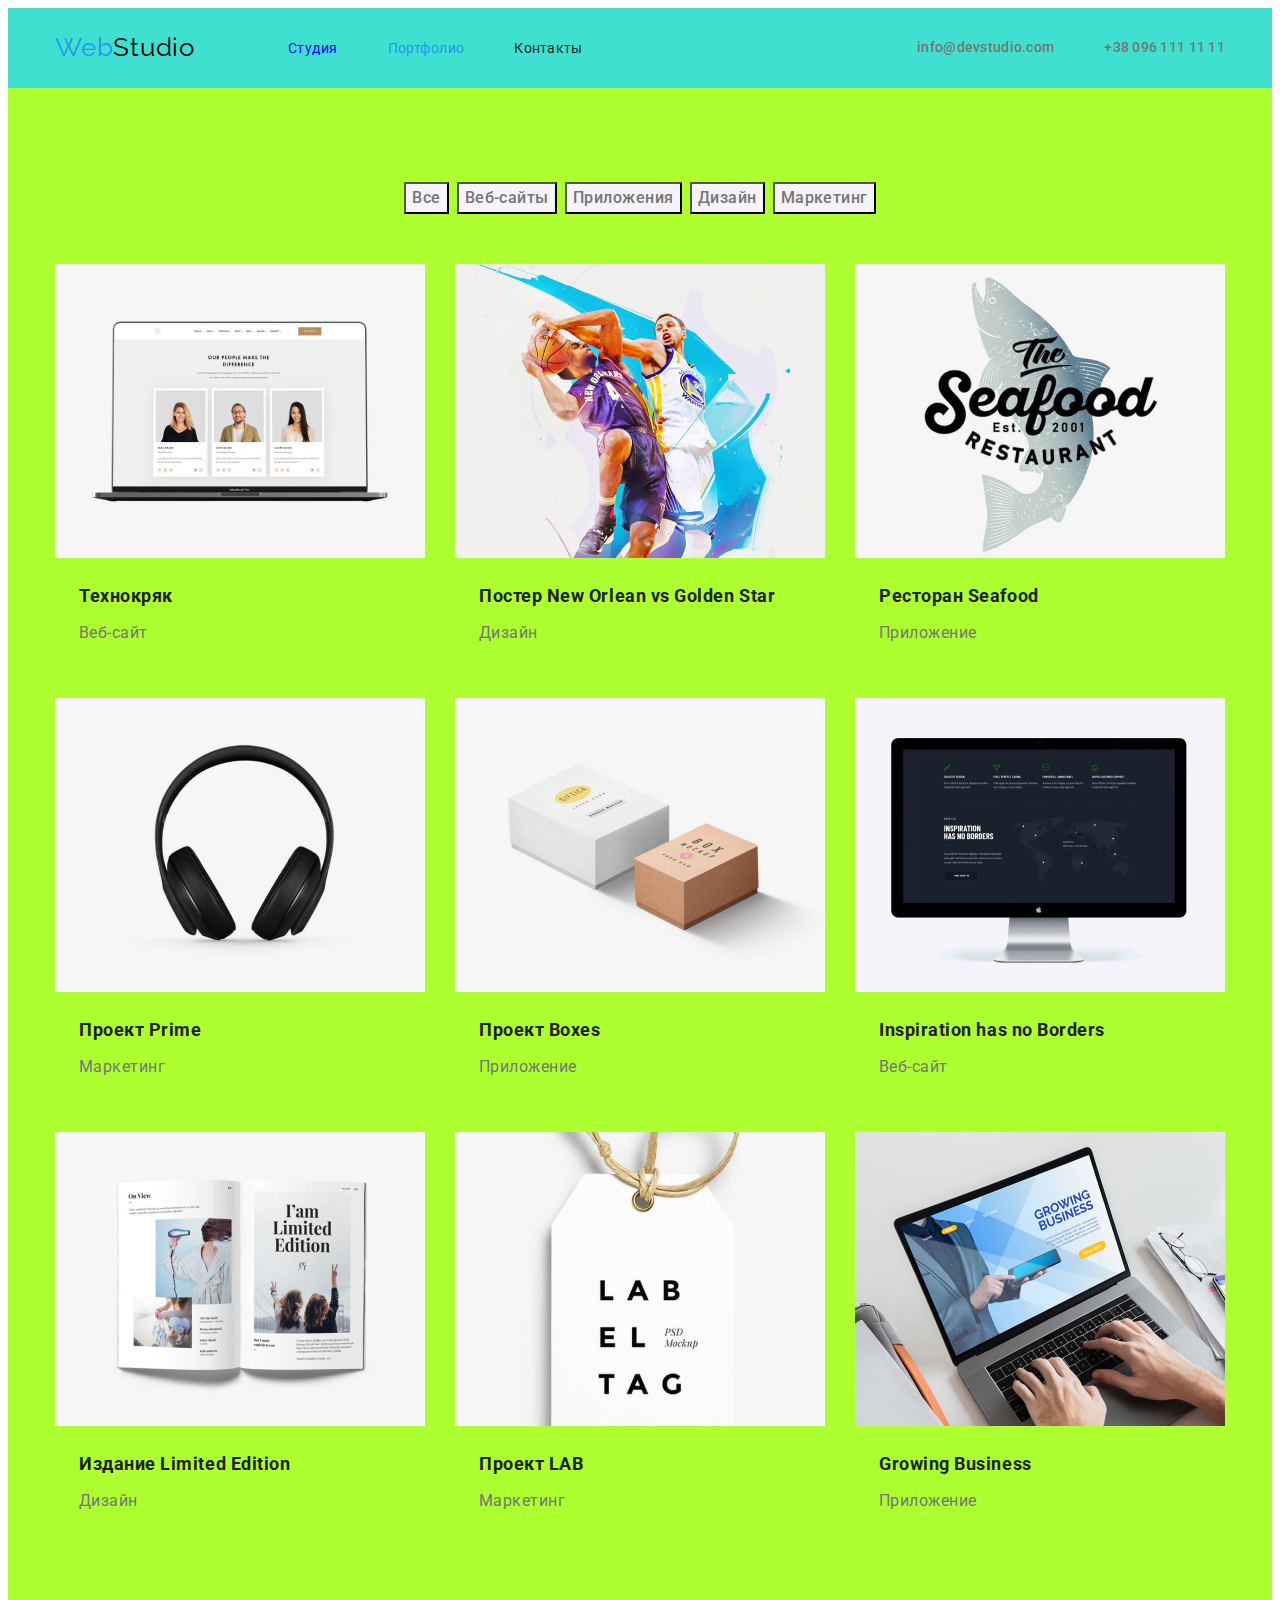
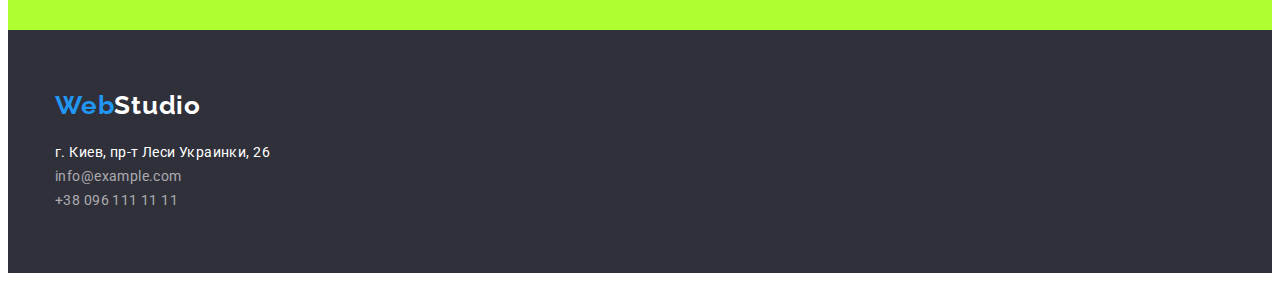
==== commit 791d7476: "блоки" ====
--- a/portfolio.html
+++ b/portfolio.html
@@ -1,64 +1,77 @@
 <!DOCTYPE html>
 <html lang="ru">
- <head>
-    <meta charset="UTF-8" />
+  <head>
     <meta name="viewport" content="width=device-width, initial-scale=1.0" />
     <title>Document</title>
-    <link rel="stylesheet" href="https://cdnjs.cloudflare.com/ajax/libs/modern-normalize/1.0.0/modern-normalize.min.css" 
-    integrity="sha512-ISS7cAi1PEhQ8jnbJpJZMd29NlhNj4AWYyLOSp2CE/CsHxTCu+r+t0D2yoJudVrd0/8fTVPUVDzY5Tvli75u/g==" crossorigin="anonymous" />
+    <link
+      rel="stylesheet"
+      href="https://cdnjs.cloudflare.com/ajax/libs/modern-normalize/1.0.0/modern-normalize.min.css"
+      integrity="sha512-ISS7cAi1PEhQ8jnbJpJZMd29NlhNj4AWYyLOSp2CE/CsHxTCu+r+t0D2yoJudVrd0/8fTVPUVDzY5Tvli75u/g=="
+      crossorigin="anonymous"
+    />
     <meta charset="UTF-8" />
-    <link rel="preconnect" href="https://fonts.gstatic.com">
-    <link href="https://fonts.googleapis.com/css2?family=Raleway:wght@700&family=Roboto:wght@400;500;700;900&display=swap" 
-    rel="stylesheet">
-    <link rel="stylesheet" href="./css/styles.css">
-    
-    
+    <link rel="preconnect" href="https://fonts.gstatic.com" />
+    <link
+      href="https://fonts.googleapis.com/css2?family=Raleway:wght@700&family=Roboto:wght@400;500;700;900&display=swap"
+      rel="stylesheet"
+    />
+    <link rel="stylesheet" href="./css/styles.css" />
   </head>
   <body class="page">
     <!--Header-->
     <header class="page-header">
-      <nav>
-        <a href="./index.html" class="logo" lang="en">
-          <span class="logo-accent">Web</span>Studio
-        </a>
+      <div class="container">
+        <nav class="main-nav">
+          <a class="logo" href="./index.html" lang="en">
+            <span class="logo-accent">Web</span>Studio
+          </a>
 
-        <ul class="site-nav">
-          <li><a href="./index.html" class="link">Студия</a></li>
-          <li><a href="./portfolio.html" class="link-current">Портфолио</a></li>
-          <li><a href="#" class="link">Контакты</a></li>
-        </ul>
-      </nav>
+          <ul class="site-nav">
+            <li class="site-nav-item">
+              <a class="link-" href="./index.html">Студия</a>
+            </li>
+            <li class="site-nav-item">
+              <a class="link-current" href="./portfolio.html">Портфолио</a>
+            </li>
+            <li class="site-nav-item">
+              <a class="link" href="#">Контакты</a>
+            </li>
+          </ul>
+        </nav>
 
-          <ul class="contacts">
-          <li>
-            <a href="mailto:info@devstudio.com" class="link"
+        <ul class="contacts">
+          <li class="contacts-item">
+            <a class="mail-link link" href="mailto:info@devstudio.com" "
               >info@devstudio.com</a
             >
           </li>
-          <li>
+          <li class="contacts-item">
             <a href="tel:+380961111111" class="link">+38 096 111 11 11</a>
           </li>
         </ul>
+      </div>
     </header>
+    
+    
     <main>
       <!--Portfolio-->
       <section class="section">
         <div class="container">
         <h1 hidden>our works</h1>
         <ul class="button-flex">
-          <li>
+          <li class="button-list-item">
             <button type="button" class="portfolio-button">Все</button>
           </li>
-          <li>
+          <li class="button-list-item">
             <button type="button" class="portfolio-button">Веб-сайты</button>
           </li>
-          <li>
+          <li class="button-list-item">
             <button type="button" class="portfolio-button">Приложения</button>
           </li>
-          <li>
+          <li class="button-list-item">
             <button type="button" class="portfolio-button">Дизайн</button>
           </li>
-          <li>
+          <li class="button-list-item">
             <button type="button" class="portfolio-button">Маркетинг</button>
           </li>
         </ul>
@@ -67,64 +80,82 @@
           <li class="flex-element">
             <a href="#"
               ><img class="images" src="./images/portfolio.jpg/img-1.jpg" alt="" width="370" />
-              <h3 class="section-title">Технокряк</h3>
+              <div class="portfolio-div-tekst">
+              <h3 class="section-title port">Технокряк</h3>
               <p class="text">Веб-сайт</p>
+              </div>
             </a>
           </li>
           <li class="flex-element">
             <a href="#"
               ><img class="images" src="./images/portfolio.jpg/img-2.jpg" alt="" width="370" />
-              <h3 class="section-title">Постер New Orlean vs Golden Star</h3>
+              <div class="portfolio-div-tekst">
+              <h3 class="section-title port">Постер New Orlean vs Golden Star</h3>
               <p class="text">Дизайн</p>
+              </div>
             </a>
           </li>
           <li class="flex-element">
             <a href="#"
               ><img class="images" src="./images/portfolio.jpg/img-3.jpg" alt="" width="370" />
-              <h3 class="section-title">Ресторан Seafood</h3>
+              <div class="portfolio-div-tekst">
+                <h3 class="section-title port">Ресторан Seafood</h3>
               <p class="text">Приложение</p>
+              </div>
             </a>
           </li>
           <li class="flex-element">
             <a href="#"
               ><img class="images" src="./images/portfolio.jpg/img-4.jpg" alt="" width="370" />
-              <h3 class="section-title">Проект Prime</h3>
+              <div class="portfolio-div-tekst">
+                <h3 class="section-title port">Проект Prime</h3>
               <p class="text">Маркетинг</p>
+              </div>
             </a>
           </li>
           <li class="flex-element">
             <a href="#"
               ><img class="images" src="./images/portfolio.jpg/img-5.jpg" alt="" width="370" />
-              <h3 class="section-title">Проект Boxes</h3>
+              <div class="portfolio-div-tekst">
+                <h3 class="section-title port">Проект Boxes</h3>
               <p class="text">Приложение</p>
+              </div>
             </a>
           </li>
           <li class="flex-element">
             <a href="#"
               ><img class="images" src="./images/portfolio.jpg/img-6.jpg" alt="" width="370" />
-              <h3 class="section-title">Inspiration has no Borders</h3>
+              <div class="portfolio-div-tekst">
+                <h3 class="section-title port">Inspiration has no Borders</h3>
               <p class="text">Веб-сайт</p>
+              </div>
             </a>
           </li>
           <li class="flex-element">
             <a href="#"
               ><img class="images" src="./images/portfolio.jpg/img-7.jpg" alt="" width="370" />
-              <h3 class="section-title">Издание Limited Edition</h3>
+              <div class="portfolio-div-tekst">
+                <h3 class="section-title port">Издание Limited Edition</h3>
               <p class="text">Дизайн</p>
+              </div>
             </a>
           </li>
           <li class="flex-element">
             <a href="#"
               ><img class="images" src="./images/portfolio.jpg/img-8.jpg" alt="" width="370" />
-              <h3 class="section-title">Проект LAB</h3>
+              <div class="portfolio-div-tekst">
+                <h3 class="section-title port">Проект LAB</h3>
               <p class="text">Маркетинг</p>
+              </div>
             </a>
           </li>
           <li class="flex-element">
             <a href="#"
               ><img class="images" src="./images/portfolio.jpg/img-9.jpg" alt="" width="370" />
-              <h3 class="section-title">Growing Business</h3>
+              <div class="portfolio-div-tekst">
+                <h3 class="section-title port">Growing Business</h3>
               <p class="text">Приложение</p>
+              </div>
             </a>
           </li>
         </ul>
@@ -134,28 +165,32 @@
 
     <!--Footer-->
     <footer class="footer-page">
-      <a href="/" class="footer-logo" lang="en">
-        <span class="logo-accent">Web</span>Studio
-      </a>
-      <address class="footer-adress">
-        <ul>
-          <li>
-            <a href="#" class="footer-map"
-              >г. Киев, пр-т Леси Украинки, 26</a
-            >
-          </li>
-          <li>
-            <a href="mailto:info@devstudio.com" class="footer-link"
-              >info@devstudio.com</a
-            >
-          </li>
-          <li>
-            <a href="tel:+380961111111" class="footer-link"
-              >+38 096 111 11 11</a
-            >
-          </li>
-        </ul>
-      </address>
+      <div class="container">
+        <div class="address-item">
+          <a href="/" class="footer-logo" lang="en">
+            <span class="logo-accent">Web</span>Studio
+          </a>
+          <address class="footer-adress">
+            <ul>
+              <li>
+                <a href="#" class="footer-map"
+                  >г. Киев, пр-т Леси Украинки, 26</a
+                >
+              </li>
+              <li>
+                <a href="mailto:info@devstudio.com" class="footer-link"
+                  >info@example.com</a
+                >
+              </li>
+              <li>
+                <a href="tel:+380961111111" class="footer-link"
+                  >+38 096 111 11 11</a
+                >
+              </li>
+            </ul>
+          </address>
+        </div>
+      </div>
     </footer>
   </body>
 </html>
--- a/css/styles.css
+++ b/css/styles.css
@@ -34,6 +34,8 @@
 body {
   background-color: var(--primary-lite-color);
   color: var(--primary-text-color);
+  font-size: 14px;
+  font-weight: 400;
 
   font-family: Roboto, sans-serif;
   letter-spacing: 0.03em;
@@ -91,16 +93,16 @@
 }
 
 .page-header {
-  padding-top: 32px;
-  padding-bottom: 32px;
-
-  background-color: var(--primary-lite-color);
+   background-color: var(--primary-lite-color);
   background-color: turquoise;
 }
 
 /*Logo*/
 .logo {
   margin-right: 93px;
+  padding-top: 24px;
+  padding-bottom: 25px;
+
 
   color: var(--primary-dark-color);
   font-family: Raleway, sans-serif;
@@ -128,6 +130,9 @@
 .contacts {
   display: flex;
   align-items: center;
+  margin-left: auto;
+  padding-top: 32px;
+  padding-bottom: 32px;
 }
  
 .contacts-item {
@@ -150,7 +155,7 @@
 .link:focus {
   color: var(--accent-color);
 }
-/*не применяется*/
+
 .contacts-item .mail-link {
 margin-left: auto;
 }
@@ -163,6 +168,8 @@
 
 .site-nav-item:not(:last-child) {
   margin-right: 50px;
+  padding-top: 32px;
+  padding-bottom: 32px;
 }
 
 .site-nav .link {
@@ -185,13 +192,18 @@
 /*hero*/
 
 .hero {
-  padding: 200px 450px;
+  padding-top: 200px;
+  padding-bottom: 200px;
+  padding-left: 200px;
+  padding-right: 200px;
+  text-align: center;
 
   background-color: var(--background-hero-color);
  
 }
 
 .hero .container {
+  
 
 }
 
@@ -206,11 +218,6 @@
   text-transform: uppercase;
 
   margin-bottom: 30px;
-  margin-right: ;
-  margin-left: ;
-  max-width: 696px;
-  height: 120px;
-
 }
 
 .hero-button {
@@ -325,20 +332,20 @@
 }
 
 .team-flex-item {
-  padding-bottom: 30px;
-  text-align: center;
+  text-align: center;
+  display: block;
 }
  
 .team-flex-item:not(:last-child){
   margin-right: 30px;
 }
 .team-card {
-  padding-top: 30px;
-  padding-bottom:30px ;
-  padding-left: 60px;
-  padding-right: 60px;
-  text-align: center;
-}
+  width: 270px;
+  height: 108px;
+  padding: 30px 32px;
+  text-align: center;
+}
+
 .name {
   color: var(--title-text-color);
 
@@ -347,7 +354,6 @@
   line-height: 1.2;
   letter-spacing: 0.03em;
 
-  margin-top: 30px;
   margin-bottom: 10px;
   text-align: center;
 }
@@ -409,7 +415,17 @@
   font-style: normal;
 }
 /*portfolio стили */
-
+.section {
+  padding-top: 94px;
+  padding-bottom: 94px;
+}
+.button-list-item {
+  margin-bottom:50px;
+}
+
+.button-list-item:not(:last-child){
+  margin-right: 8px;
+}
 .portfolio-button {
   color: var(--titl-text-color);
   background-color: var(--background-team-color);
@@ -421,6 +437,7 @@
   letter-spacing: 0.03em;
 
   text-align: center;
+  
 }
 
 .portfolio-button:hover,
@@ -431,7 +448,8 @@
 
 .button-flex {
   display: flex;
-  text-align: center;
+  justify-content: center;
+  
 }
 
 .portfolio-img-flex {
@@ -450,5 +468,25 @@
 }
 
 .flex-element:nth-last-child(-n+3) {
-  margin-bottom: 0;
+  margin-bottom: 0; 
+}
 /*.logo-accent */
+
+.portfolio-div-tekst {
+  padding:20px 24px;
+  width: 370px;
+  height: 110px;
+  text-align: left;
+
+
+}
+
+.port {
+   text-align: left;
+   margin-bottom: 4px; 
+   font-family: Roboto;
+   font-weight: 700;
+   Font-size: 18px;
+   Line-height: 2;
+  Letter spacing: 6%
+}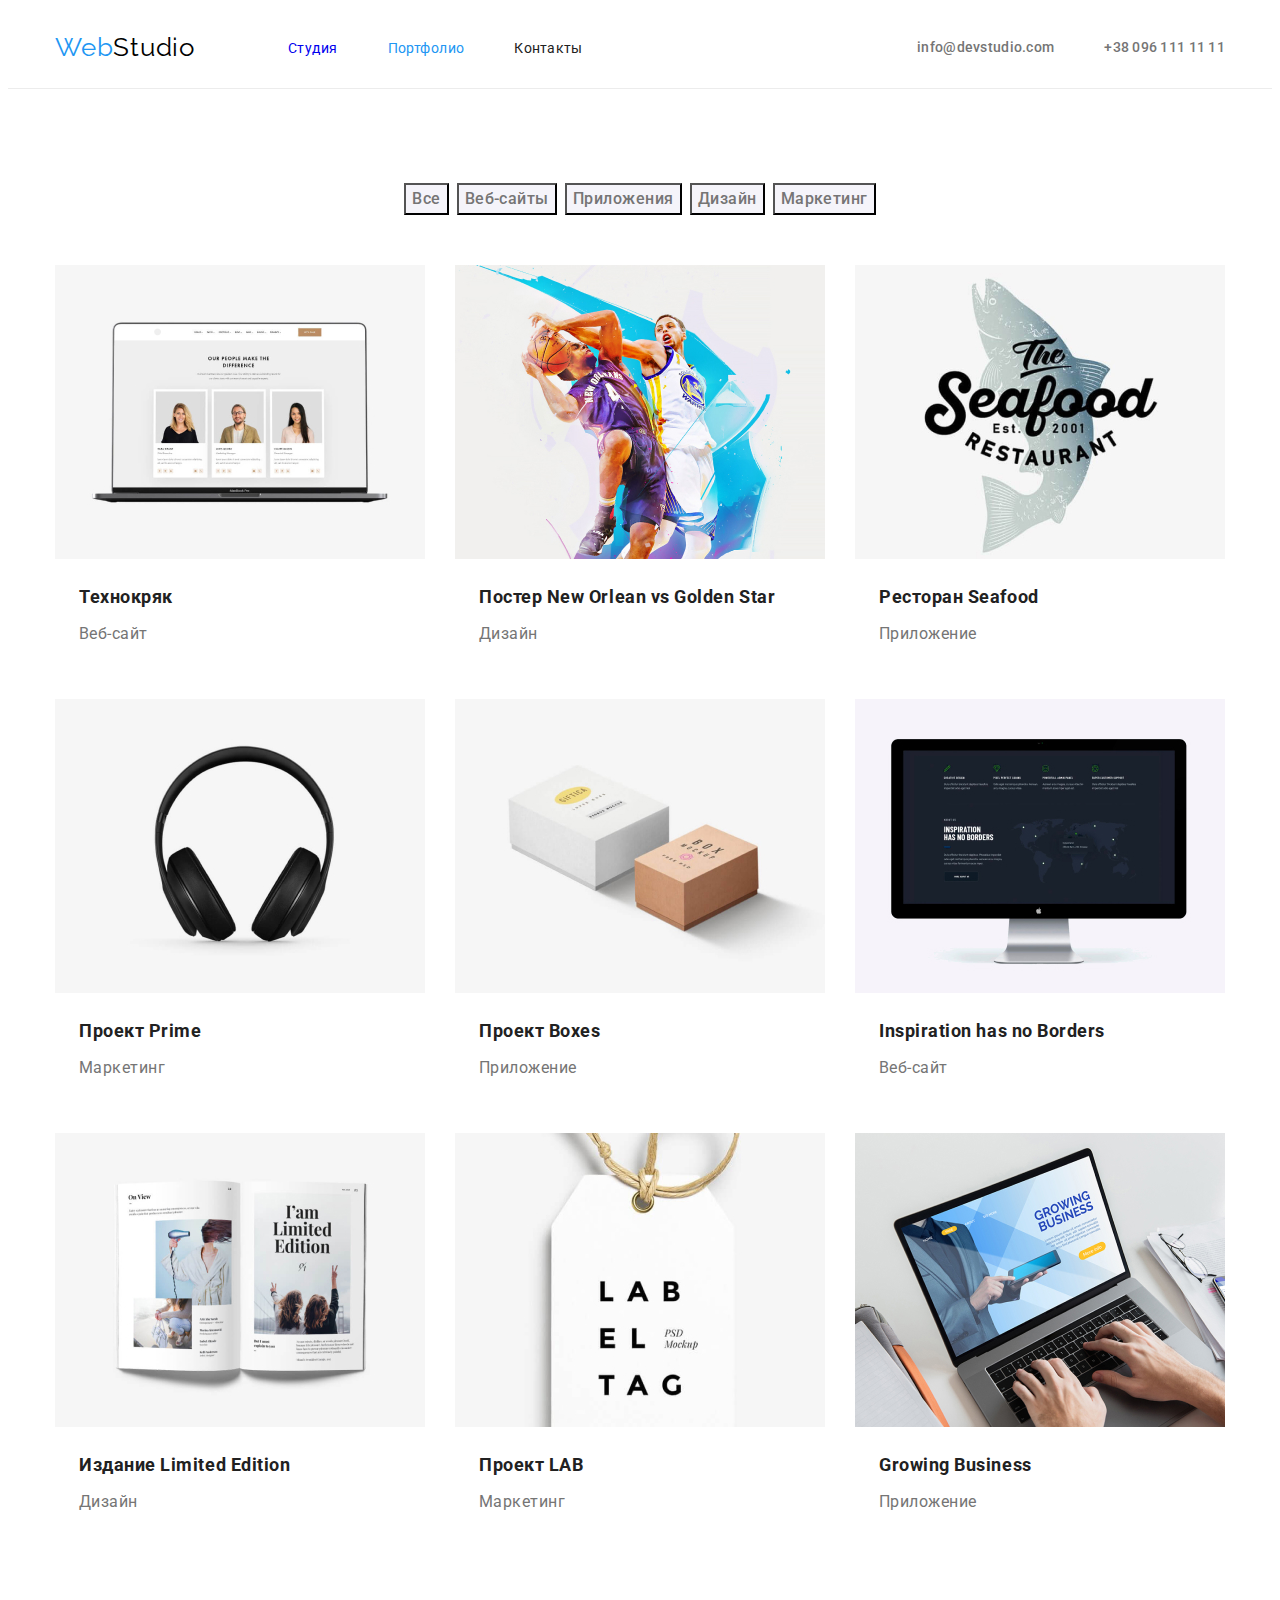
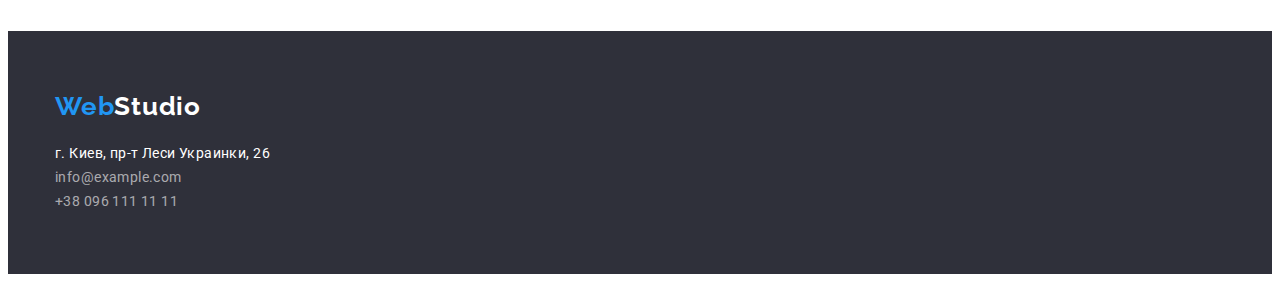
==== commit 571cb413: "добавляет блоки" ====
--- a/portfolio.html
+++ b/portfolio.html
@@ -57,7 +57,7 @@
       <!--Portfolio-->
       <section class="section">
         <div class="container">
-        <h1 hidden>our works</h1>
+        <h1 class="visually-hidden" > our works </h1>
         <ul class="button-flex">
           <li class="button-list-item">
             <button type="button" class="portfolio-button">Все</button>
@@ -75,7 +75,7 @@
             <button type="button" class="portfolio-button">Маркетинг</button>
           </li>
         </ul>
-        <h2 hidden>photos of works</h1>
+        <h2  class="visually-hidden" >photos of works</h2>
         <ul class="portfolio-img-flex">
           <li class="flex-element">
             <a href="#"
--- a/css/styles.css
+++ b/css/styles.css
@@ -8,7 +8,7 @@
 *::before,
 *::after {
   box-sizing: inherit;
-} 
+}
 
 :root {
   --primary-text-color: #757575;
@@ -66,6 +66,19 @@
   display: block;
 }
 
+.visually-hidden:not(:focus):not(:active),
+input[type="checkbox"].visually-hidden {
+  position: absolute;
+  width: 1px;
+  height: 1px;
+  margin: -1px;
+  border: 0;
+  padding: 0;
+  white-space: nowrap;
+  clip-path: inset(100%);
+  clip: rect(0 0 0 0);
+  overflow: hidden;
+}
 /*HEADER*/
 
 .container {
@@ -89,12 +102,11 @@
   line-height: 1.87;
   letter-spacing: 0.03em;
   color: var(--primary-text-color);
-
 }
 
 .page-header {
-   background-color: var(--primary-lite-color);
-  background-color: turquoise;
+  background-color: var(--primary-lite-color);
+  border-bottom: 1px solid #ececec;
 }
 
 /*Logo*/
@@ -103,14 +115,12 @@
   padding-top: 24px;
   padding-bottom: 25px;
 
-
   color: var(--primary-dark-color);
   font-family: Raleway, sans-serif;
   font-size: 26px;
   line-height: 1.2;
   letter-spacing: 0.03em;
 
-
   /* identical to box height */
 }
 .logo:hover {
@@ -134,7 +144,7 @@
   padding-top: 32px;
   padding-bottom: 32px;
 }
- 
+
 .contacts-item {
   display: flex;
   align-items: center;
@@ -157,7 +167,7 @@
 }
 
 .contacts-item .mail-link {
-margin-left: auto;
+  margin-left: auto;
 }
 
 /*Site nav*/
@@ -199,12 +209,9 @@
   text-align: center;
 
   background-color: var(--background-hero-color);
- 
 }
 
 .hero .container {
-  
-
 }
 
 .hero-title {
@@ -236,7 +243,6 @@
   min-width: 200px;
 
   drop-shadow: (0px 4px 4px rgba(0, 0, 0, 0.25));
-  
 }
 
 /* CAPABILITIES section*/
@@ -245,7 +251,6 @@
   padding-bottom: ;
   margin-top: 0;
   margin-bottom: 0;
-  background-color: greenyellow;
 }
 
 .capabilities-flex {
@@ -269,7 +274,7 @@
   width: 370px;
 }
 
-.capabilities-flex-item:not(:last-child){
+.capabilities-flex-item:not(:last-child) {
   margin-right: 30px;
 }
 
@@ -277,23 +282,15 @@
 .advantages-section {
   padding-top: 94px;
   padding-bottom: 94px;
-
-  background-color:palegoldenrod;
-}
-
-
-}
-.section-title {
-  display: ;
- 
-}
+}
+
 .title {
-   margin-bottom: 10px;
-}
+  margin-bottom: 10px;
+}
+
 .section .title {
   color: var(--title-text-color);
   margin-top: 0;
- 
 }
 .title-description {
   max-width: 270px;
@@ -303,10 +300,9 @@
   display: flex;
   flex-wrap: nowrap;
   width: 1170px;
-  
-}
-
-.section-title-li:not(:last-child){
+}
+
+.section-title-li:not(:last-child) {
   margin-right: 30px;
 }
 /*Team*/
@@ -314,17 +310,11 @@
 .team-section {
   background-color: var(--background-team-color);
   padding: 94px 215px;
-  
-  background-color: green;
-}
+}
+
 .team-section .container {
   align-items: center;
 }
-.team-section p {
-  margin-top: 0;
-  margin-bottom: 0;
-}
-
 
 .team-flex {
   display: flex;
@@ -333,10 +323,29 @@
 
 .team-flex-item {
   text-align: center;
-  display: block;
-}
- 
-.team-flex-item:not(:last-child){
+  width: 270px;
+  height: 368px;
+  border-bottom-right-radius: 4px;
+  border-bottom-left-radius: 4px;
+  border: 1px solid #ffffff;
+  background-color: var(--primary-lite-color);
+
+  /* SHADOWS
+Drop-shadow
+Radius: 1px
+Offset: 0px, 2px
+rgba(0, 0, 0, 0.2)
+Effect: Drop shadow
+Radius: 1px
+Offset: 0px, 1px
+rgba(0, 0, 0, 0.14)
+Effect: Drop shadow
+Radius: 3px
+Offset: 0px, 1px
+rgba(0, 0, 0, 0.12) */
+}
+
+.team-flex-item:not(:last-child) {
   margin-right: 30px;
 }
 .team-card {
@@ -420,10 +429,10 @@
   padding-bottom: 94px;
 }
 .button-list-item {
-  margin-bottom:50px;
-}
-
-.button-list-item:not(:last-child){
+  margin-bottom: 50px;
+}
+
+.button-list-item:not(:last-child) {
   margin-right: 8px;
 }
 .portfolio-button {
@@ -437,7 +446,6 @@
   letter-spacing: 0.03em;
 
   text-align: center;
-  
 }
 
 .portfolio-button:hover,
@@ -449,7 +457,6 @@
 .button-flex {
   display: flex;
   justify-content: center;
-  
 }
 
 .portfolio-img-flex {
@@ -467,26 +474,23 @@
   margin-right: 0;
 }
 
-.flex-element:nth-last-child(-n+3) {
-  margin-bottom: 0; 
+.flex-element:nth-last-child(-n + 3) {
+  margin-bottom: 0;
 }
 /*.logo-accent */
 
 .portfolio-div-tekst {
-  padding:20px 24px;
+  padding: 20px 24px;
   width: 370px;
   height: 110px;
   text-align: left;
-
-
 }
 
 .port {
-   text-align: left;
-   margin-bottom: 4px; 
-   font-family: Roboto;
-   font-weight: 700;
-   Font-size: 18px;
-   Line-height: 2;
-  Letter spacing: 6%
-}+  text-align: left;
+  margin-bottom: 4px;
+  font-family: Roboto;
+  font-weight: 700;
+  font-size: 18px;
+  line-height: 2;
+}
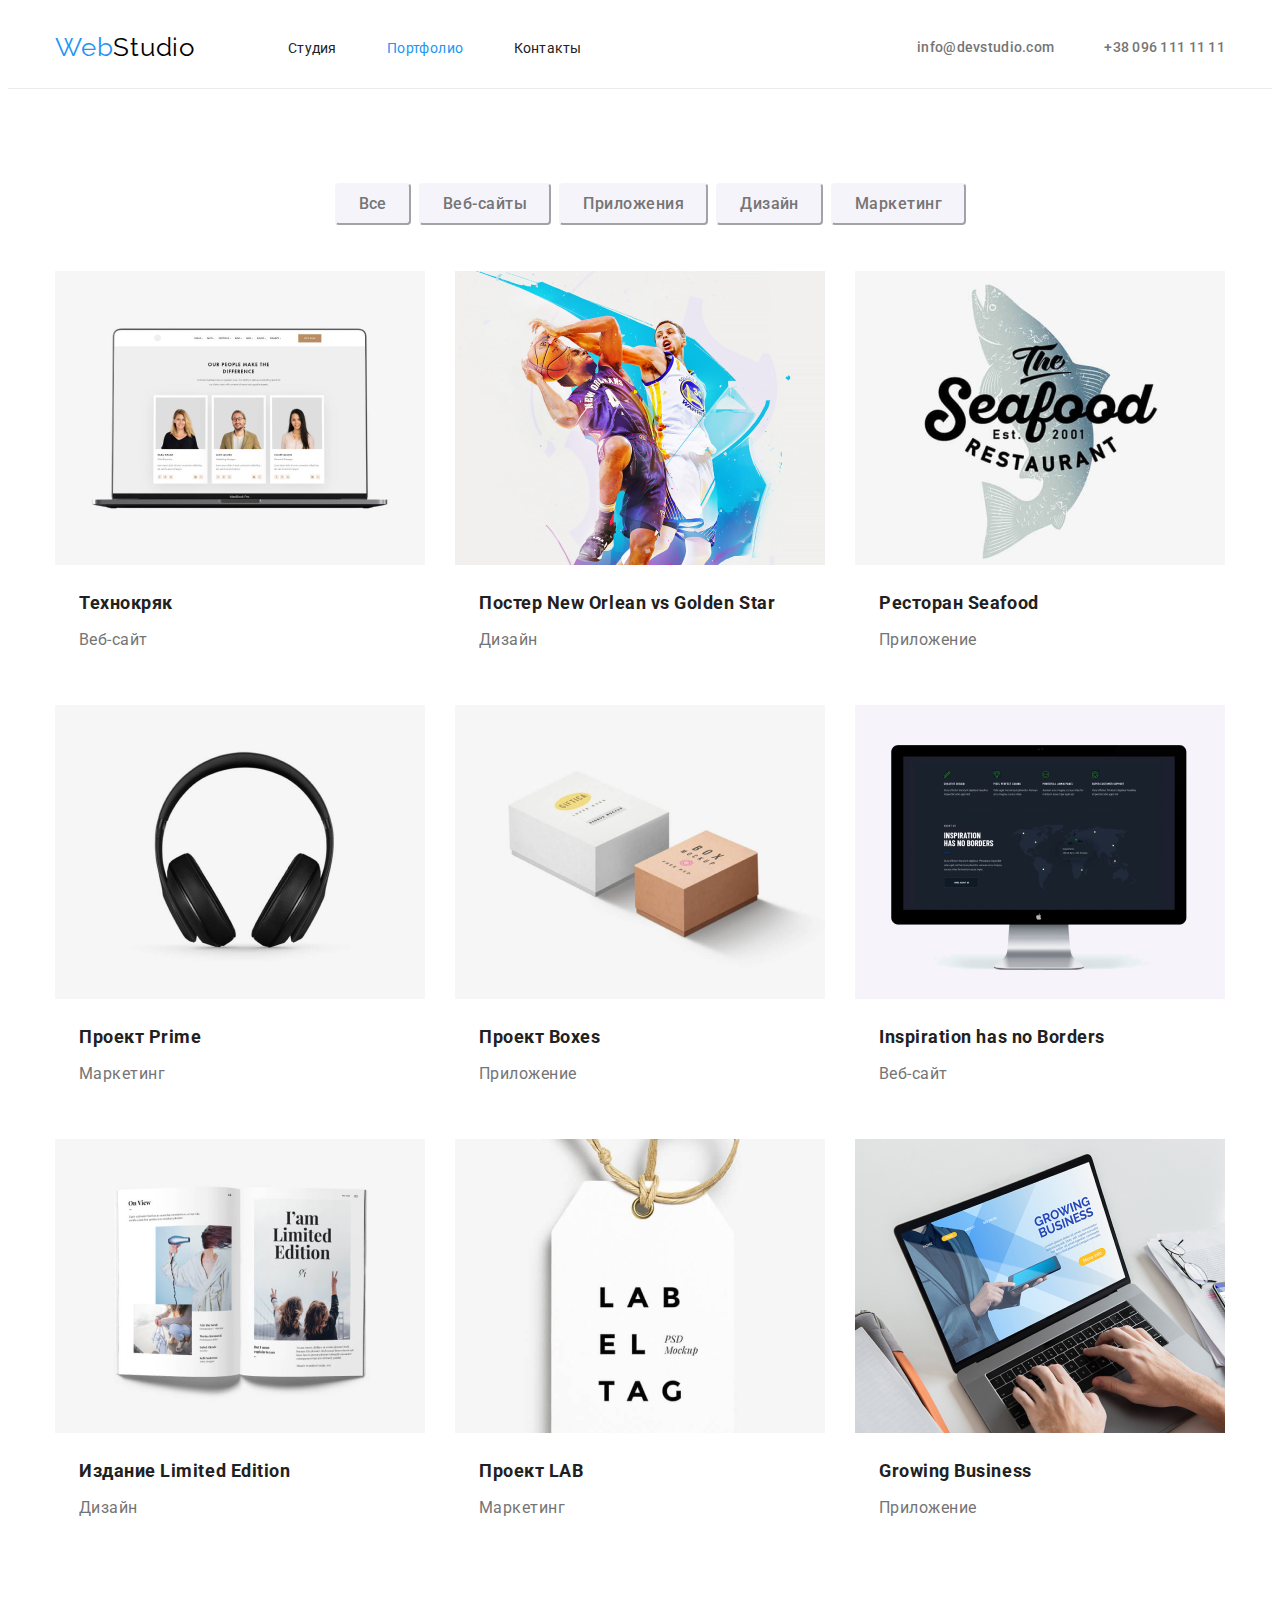
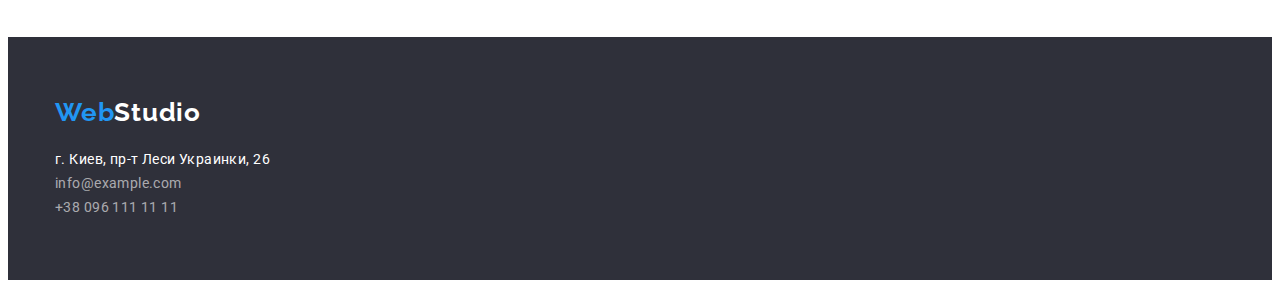
==== commit 1410fead: "создает блоки" ====
--- a/portfolio.html
+++ b/portfolio.html
@@ -28,7 +28,7 @@
 
           <ul class="site-nav">
             <li class="site-nav-item">
-              <a class="link-" href="./index.html">Студия</a>
+              <a class="link" href="./index.html">Студия</a>
             </li>
             <li class="site-nav-item">
               <a class="link-current" href="./portfolio.html">Портфолио</a>
@@ -58,6 +58,7 @@
       <section class="section">
         <div class="container">
         <h1 class="visually-hidden" > our works </h1>
+        <div class="portfolio-bt-flex">
         <ul class="button-flex">
           <li class="button-list-item">
             <button type="button" class="portfolio-button">Все</button>
@@ -75,6 +76,7 @@
             <button type="button" class="portfolio-button">Маркетинг</button>
           </li>
         </ul>
+        </div>
         <h2  class="visually-hidden" >photos of works</h2>
         <ul class="portfolio-img-flex">
           <li class="flex-element">
--- a/css/styles.css
+++ b/css/styles.css
@@ -141,8 +141,6 @@
   display: flex;
   align-items: center;
   margin-left: auto;
-  padding-top: 32px;
-  padding-bottom: 32px;
 }
 
 .contacts-item {
@@ -165,6 +163,11 @@
 .link:focus {
   color: var(--accent-color);
 }
+.link,
+.link-current {
+  padding-top: 32px;
+  padding-bottom: 32px;
+}
 
 .contacts-item .mail-link {
   margin-left: auto;
@@ -178,8 +181,6 @@
 
 .site-nav-item:not(:last-child) {
   margin-right: 50px;
-  padding-top: 32px;
-  padding-bottom: 32px;
 }
 
 .site-nav .link {
@@ -193,6 +194,8 @@
 .site-nav .link:hover,
 .site-nav .link:focus {
   color: var(--accent-color);
+  padding-top: 32px;
+  padding-bottom: 32px;
 }
 
 .site-nav-list .link-current,
@@ -204,17 +207,12 @@
 .hero {
   padding-top: 200px;
   padding-bottom: 200px;
-  padding-left: 200px;
-  padding-right: 200px;
   text-align: center;
 
   background-color: var(--background-hero-color);
 }
 
-.hero .container {
-}
-
-.hero-title {
+.title {
   color: var(--primary-lite-color);
   background-color: var(--background-hero-color);
 
@@ -223,8 +221,12 @@
   line-height: 1.36;
   letter-spacing: 0.06em;
   text-transform: uppercase;
-
   margin-bottom: 30px;
+}
+
+.hero-title {
+  width: 696px;
+  margin: 0 auto;
 }
 
 .hero-button {
@@ -245,47 +247,20 @@
   drop-shadow: (0px 4px 4px rgba(0, 0, 0, 0.25));
 }
 
-/* CAPABILITIES section*/
-.section {
-  padding-top: ;
-  padding-bottom: ;
-  margin-top: 0;
-  margin-bottom: 0;
-}
-
-.capabilities-flex {
-  display: flex;
-  justify-content: space-between;
-}
-
-.section-title {
-  color: var(--title-text-color);
-
-  font-weight: 700;
-  font-size: 36px;
-  line-height: 1.2;
-  letter-spacing: 0.03em;
-
-  margin-bottom: 50px;
-  text-align: center;
-}
-.capabilities-flex-item {
-  padding-bottom: 94px;
-  width: 370px;
-}
-
-.capabilities-flex-item:not(:last-child) {
-  margin-right: 30px;
-}
-
 /*advanteges*/
 .advantages-section {
   padding-top: 94px;
   padding-bottom: 94px;
 }
 
-.title {
+.title-advant {
   margin-bottom: 10px;
+  font-family: Roboto;
+  font-style: 700;
+  font-size: 14px;
+  line-height: 1.14;
+  color: #212121;
+  text-transform: uppercase;
 }
 
 .section .title {
@@ -305,11 +280,44 @@
 .section-title-li:not(:last-child) {
   margin-right: 30px;
 }
+
+/* CAPABILITIES section*/
+.capabilities-section {
+  margin-top: 0;
+  margin-bottom: 0;
+  padding-bottom: 94px;
+}
+
+.capabilities-flex {
+  display: flex;
+  justify-content: space-between;
+}
+
+.section-title {
+  color: var(--title-text-color);
+
+  font-weight: 700;
+  font-size: 36px;
+  line-height: 1.2;
+  letter-spacing: 0.03em;
+
+  margin-bottom: 50px;
+  text-align: center;
+}
+.capabilities-flex-item {
+  width: 370px;
+}
+
+.capabilities-flex-item:not(:last-child) {
+  margin-right: 30px;
+}
+
 /*Team*/
 
 .team-section {
   background-color: var(--background-team-color);
-  padding: 94px 215px;
+  padding-top: 94px;
+  padding-bottom: 94px;
 }
 
 .team-section .container {
@@ -380,7 +388,7 @@
   line-height: 1.71;
 }
 
-.footer-page > .container {
+.footer-page {
   display: flex;
   align-items: baseline;
   padding-top: 60px;
@@ -429,11 +437,18 @@
   padding-bottom: 94px;
 }
 .button-list-item {
-  margin-bottom: 50px;
+  margin-bottom: 0;
 }
 
 .button-list-item:not(:last-child) {
   margin-right: 8px;
+}
+
+.portfolio-bt-flex {
+  width: 611px;
+  height: 54px;
+  margin: 0 auto;
+  margin-bottom: 34px;
 }
 .portfolio-button {
   color: var(--titl-text-color);
@@ -446,17 +461,23 @@
   letter-spacing: 0.03em;
 
   text-align: center;
+  cursor: pointer;
+  border-radius: 4px;
+  border-color: #f5f4fa;
+  padding: 6px 22px;
+  white-space: nowrap;
 }
 
 .portfolio-button:hover,
 .portfolio-button:focus {
   color: var(--primary-lite-color);
   background-color: var(--accent-color);
+  border: transparent;
+  box-shadow: 0px 3px 1px rgba(0, 0, 0, 25%);
 }
 
 .button-flex {
   display: flex;
-  justify-content: center;
 }
 
 .portfolio-img-flex {
